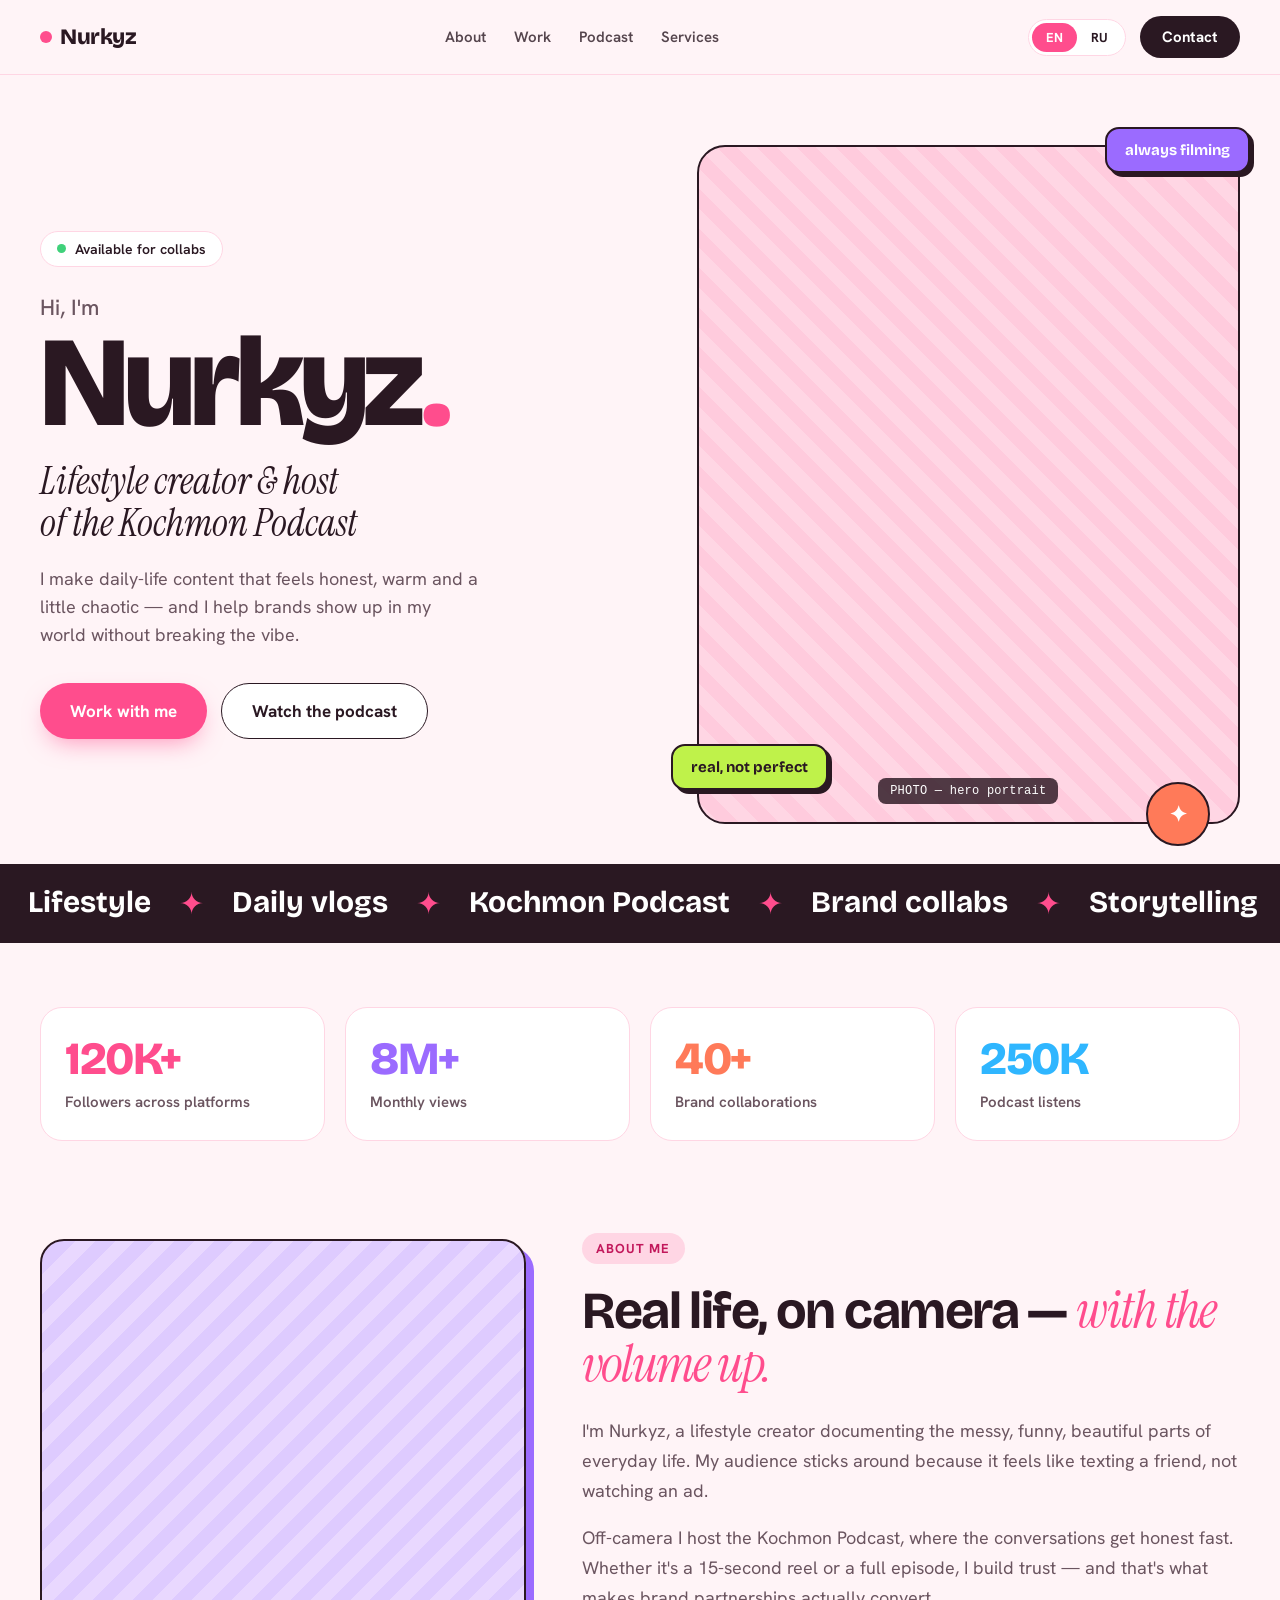
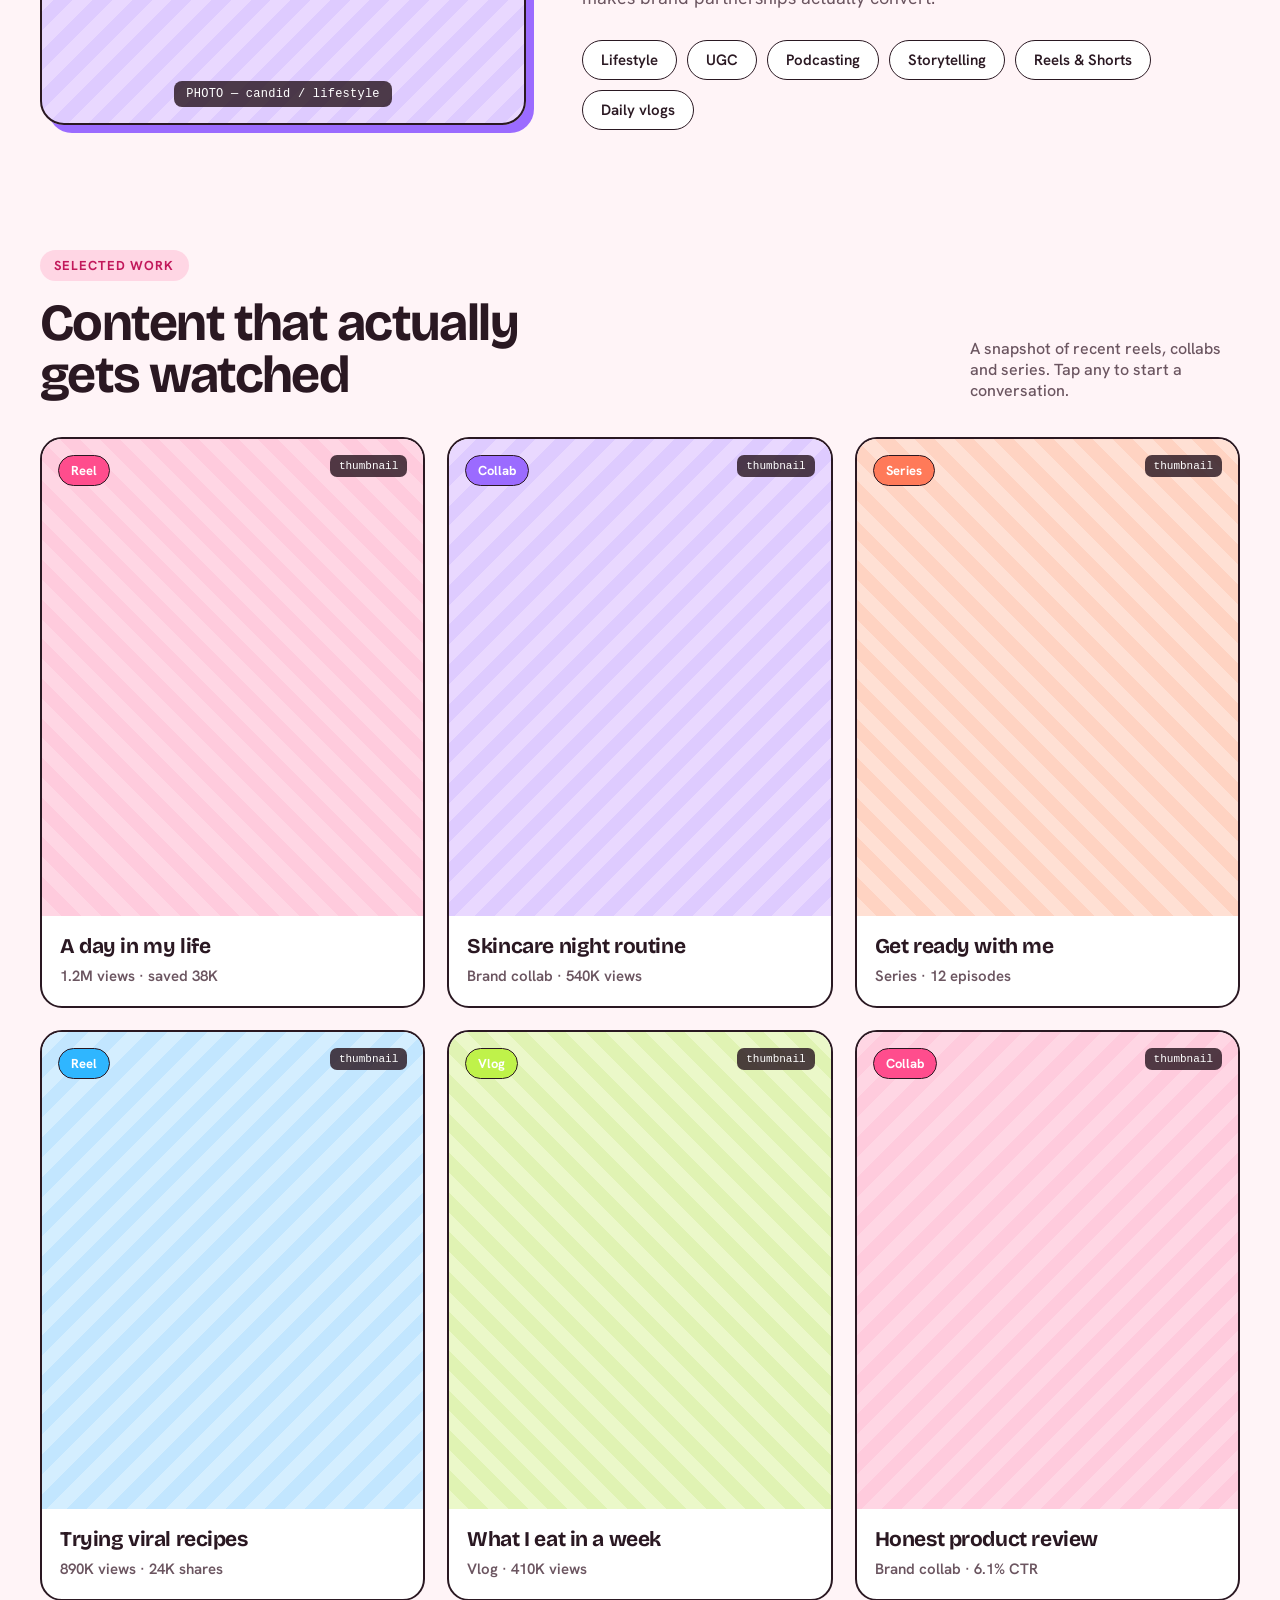
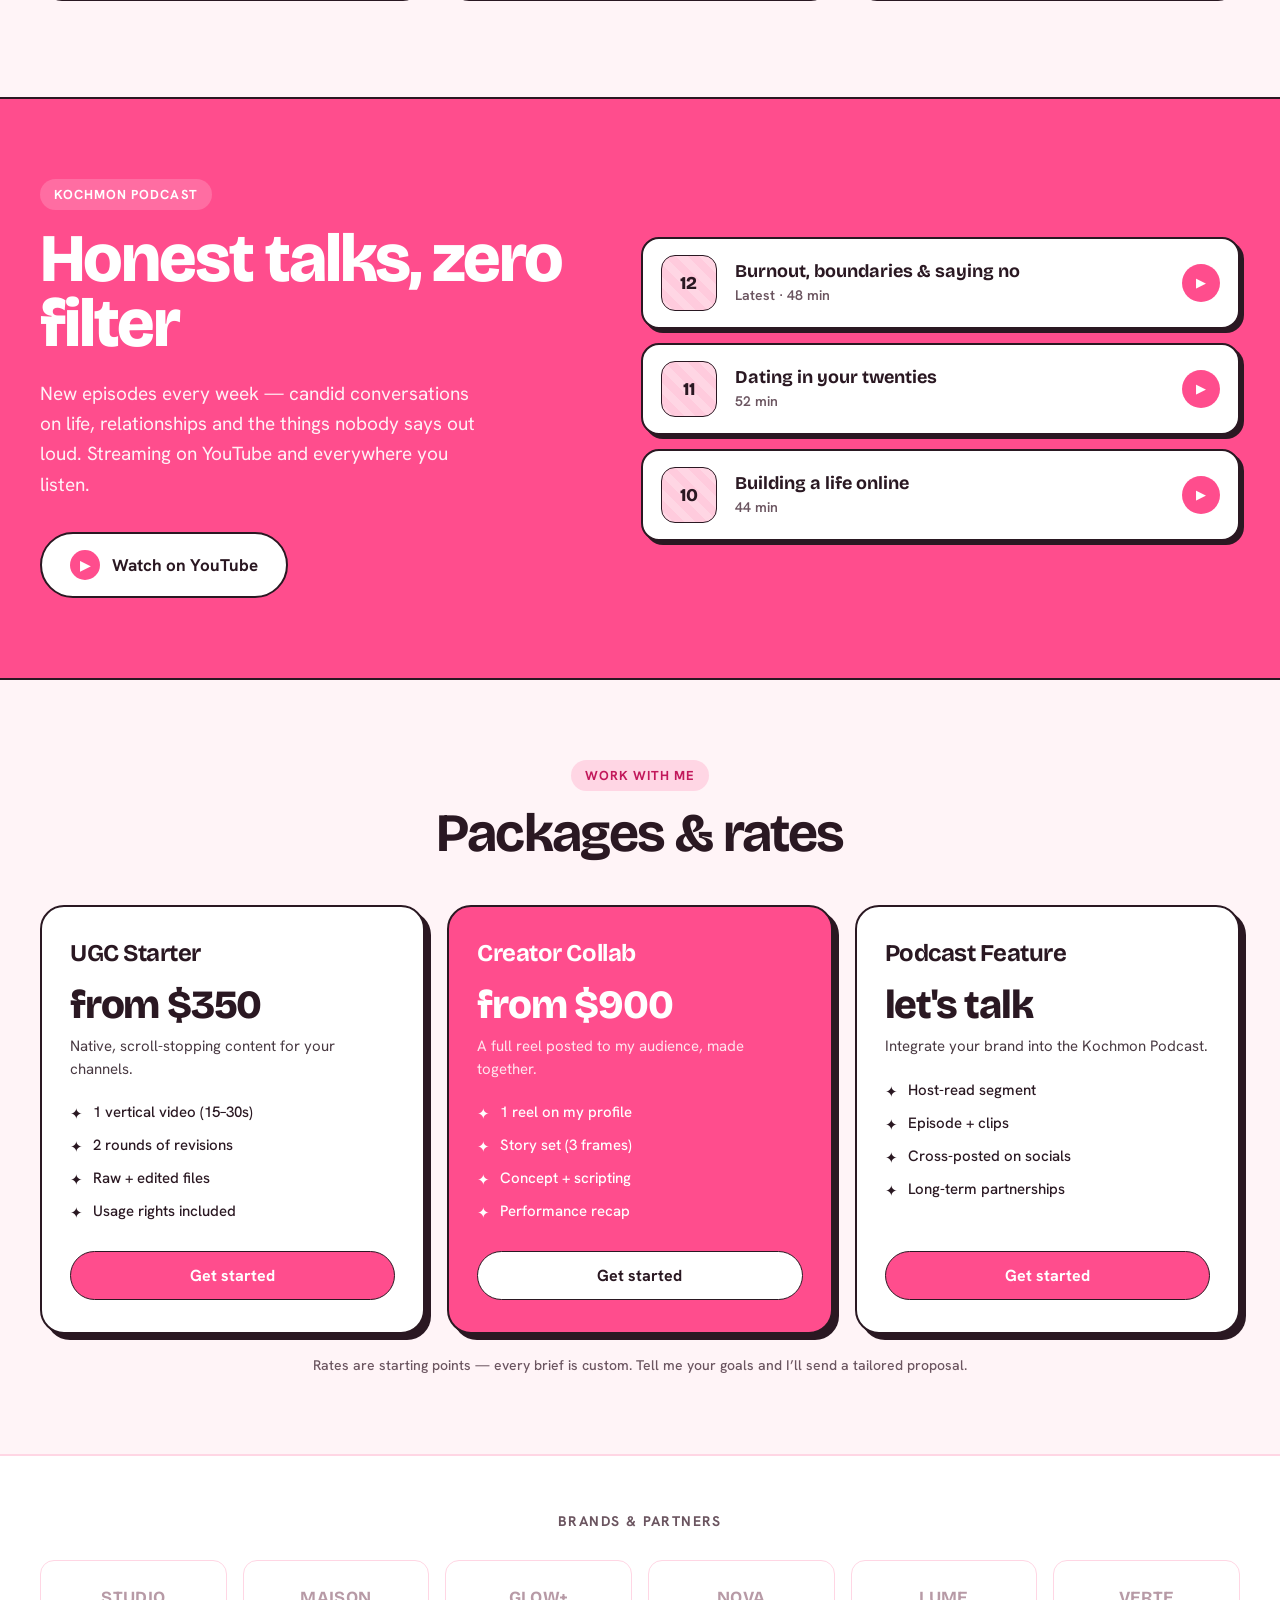
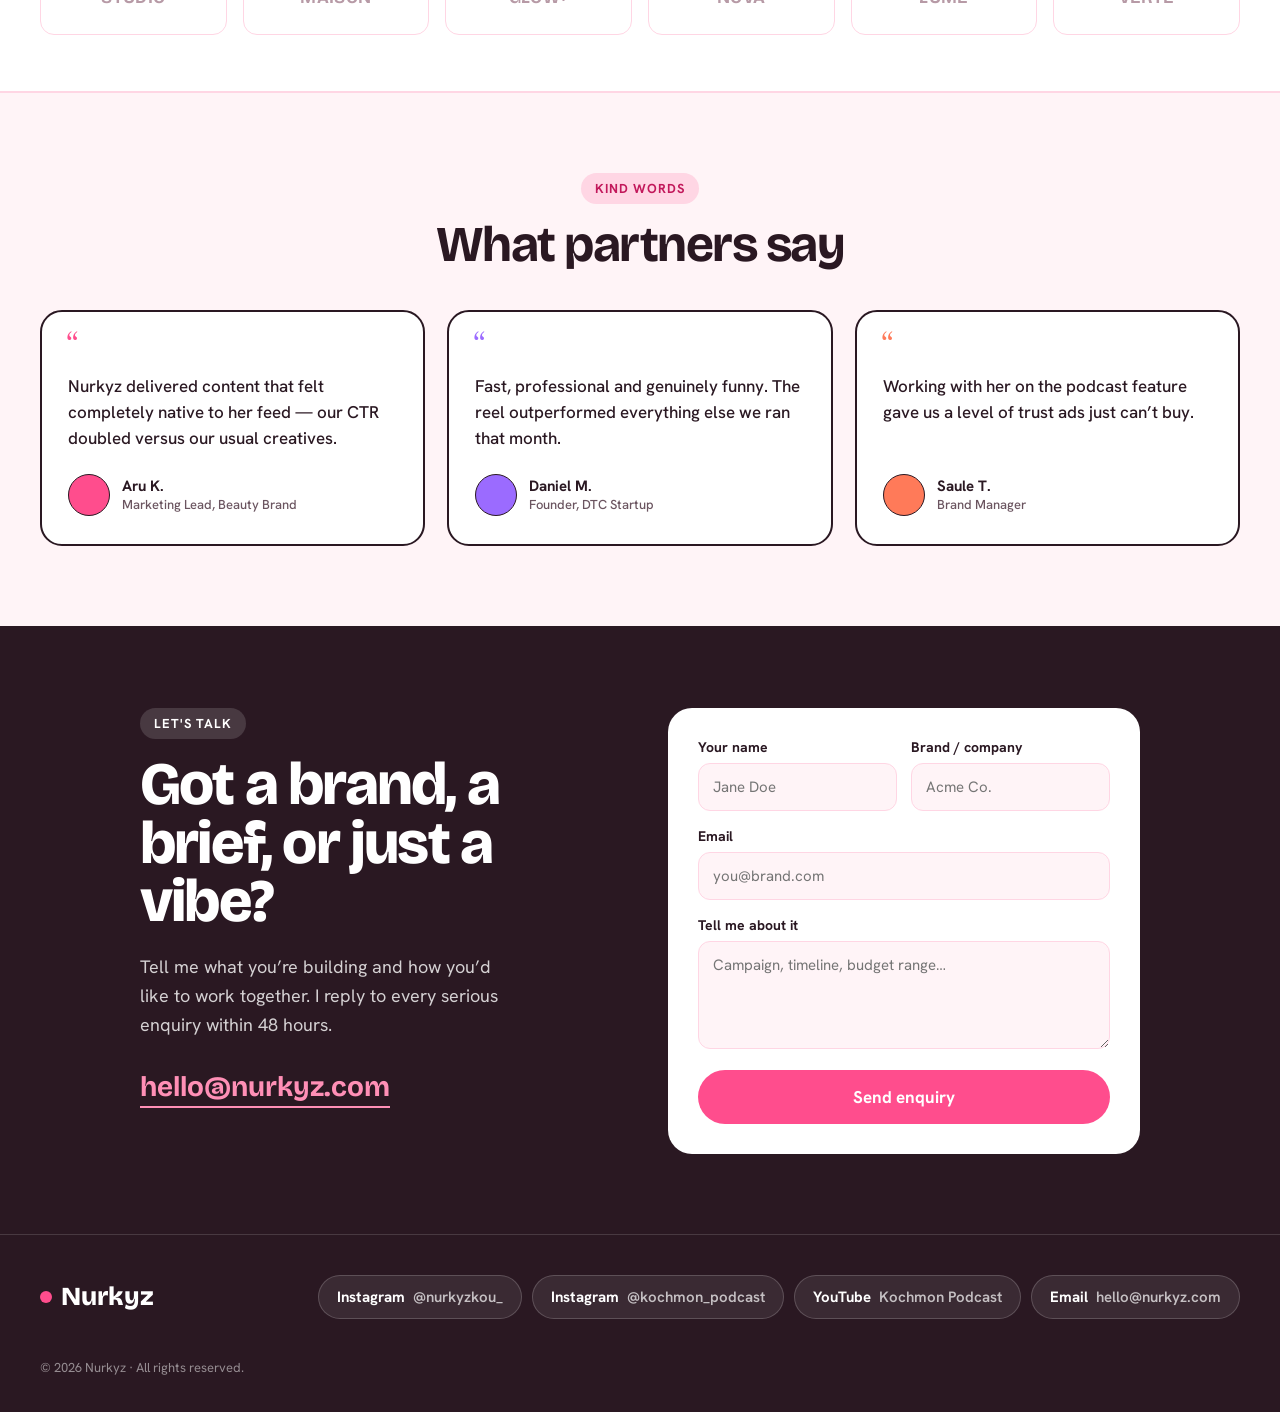
==== index.html @ 74443d7c "Add Nurkyz portfolio static site Bilingual (EN/RU) one-page portfolio for Nurkyz, lifestyle creator " ====
<!DOCTYPE html>
<html lang="en">
<head>
  <meta charset="utf-8">
  <meta name="viewport" content="width=device-width, initial-scale=1">
  <title>Nurkyz — Lifestyle Creator & Host of the Kochmon Podcast</title>
  <meta name="description" content="Portfolio of Nurkyz — lifestyle creator and host of the Kochmon Podcast. Brand collabs, UGC, reels and podcast features.">
  <link rel="preconnect" href="https://fonts.googleapis.com">
  <link rel="preconnect" href="https://fonts.gstatic.com" crossorigin>
  <link href="https://fonts.googleapis.com/css2?family=Bricolage+Grotesque:opsz,wght@12..96,600;12..96,700;12..96,800&family=Hanken+Grotesk:wght@400;500;600;700&family=Instrument+Serif:ital@0;1&display=swap" rel="stylesheet">
  <link rel="stylesheet" href="styles.css">
</head>
<body>
  <div class="page">

    <!-- NAV -->
    <nav class="nav">
      <a href="#top" class="brand">
        <span class="brand-dot"></span>
        Nurkyz
      </a>
      <div class="nav-links">
        <a href="#about" data-i18n="nav.about">About</a>
        <a href="#work" data-i18n="nav.work">Work</a>
        <a href="#podcast" data-i18n="nav.podcast">Podcast</a>
        <a href="#services" data-i18n="nav.services">Services</a>
      </div>
      <div class="nav-right">
        <div class="lang-toggle" role="group" aria-label="Language">
          <button type="button" class="lang-btn" data-lang="en">EN</button>
          <button type="button" class="lang-btn" data-lang="ru">RU</button>
        </div>
        <a href="#contact" class="nav-cta" data-i18n="nav.contact">Contact</a>
      </div>
    </nav>

    <!-- HERO -->
    <header id="top" class="hero">
      <div class="hero-copy">
        <div class="badge">
          <span class="badge-dot"></span>
          <span data-i18n="heroBadge">Available for collabs</span>
        </div>
        <p class="hero-pre" data-i18n="heroPre">Hi, I'm</p>
        <h1 class="hero-name"><span data-i18n="heroName">Nurkyz</span><span class="dot">.</span></h1>
        <p class="hero-role" data-i18n="heroRole">Lifestyle creator &amp; host of the Kochmon Podcast</p>
        <p class="hero-desc" data-i18n="heroDesc">I make daily-life content that feels honest, warm and a little chaotic — and I help brands show up in my world without breaking the vibe.</p>
        <div class="hero-actions">
          <a href="#contact" class="btn btn-primary" data-i18n="ctaPrimary">Work with me</a>
          <a href="#podcast" class="btn btn-outline" data-i18n="ctaSecondary">Watch the podcast</a>
        </div>
      </div>

      <div class="hero-media">
        <div class="photo-frame photo-pink">
          <span class="photo-tag">PHOTO — hero portrait</span>
        </div>
        <div class="sticker sticker-a" data-i18n="stickerA">always filming</div>
        <div class="sticker sticker-b" data-i18n="stickerB">real, not perfect</div>
        <div class="spinner"><span>✦</span></div>
      </div>
    </header>

    <!-- MARQUEE -->
    <div class="marquee">
      <div class="marquee-track">
        <span class="marquee-group" data-marquee></span>
        <span class="marquee-group" data-marquee aria-hidden="true"></span>
      </div>
    </div>

    <!-- STATS -->
    <section id="stats" class="stats" hidden>
      <div class="stats-grid" data-stats></div>
    </section>

    <!-- ABOUT -->
    <section id="about" class="about">
      <div class="about-media">
        <div class="photo-frame photo-purple">
          <span class="photo-tag">PHOTO — candid / lifestyle</span>
        </div>
      </div>
      <div class="about-copy">
        <span class="kicker" data-i18n="aboutKicker">About me</span>
        <h2 class="section-title"><span data-i18n="aboutTitle">Real life, on camera —</span> <span class="accent-serif" data-i18n="aboutTitleAccent">with the volume up.</span></h2>
        <p class="body-text" data-i18n="aboutP1"></p>
        <p class="body-text" data-i18n="aboutP2"></p>
        <div class="tag-row" data-about-tags></div>
      </div>
    </section>

    <!-- WORK -->
    <section id="work" class="work">
      <div class="work-head">
        <div>
          <span class="kicker" data-i18n="workKicker">Selected work</span>
          <h2 class="section-title work-title" data-i18n="workTitle">Content that actually gets watched</h2>
        </div>
        <p class="work-note" data-i18n="workNote"></p>
      </div>
      <div class="work-grid" data-work></div>
    </section>

    <!-- PODCAST -->
    <section id="podcast" class="podcast">
      <div class="podcast-inner">
        <div class="podcast-copy">
          <span class="kicker kicker-light" data-i18n="podcastKicker">Kochmon Podcast</span>
          <h2 class="podcast-title" data-i18n="podcastTitle">Honest talks, zero filter</h2>
          <p class="podcast-desc" data-i18n="podcastDesc"></p>
          <a href="https://www.youtube.com/@Kochmon_podcast1" target="_blank" rel="noopener" class="podcast-cta">
            <span class="play-dot">▶</span>
            <span data-i18n="podcastCta">Watch on YouTube</span>
          </a>
        </div>
        <div class="episodes" data-episodes></div>
      </div>
    </section>

    <!-- SERVICES -->
    <section id="services" class="services" hidden>
      <div class="services-head">
        <span class="kicker" data-i18n="servicesKicker">Work with me</span>
        <h2 class="section-title" data-i18n="servicesTitle">Packages &amp; rates</h2>
      </div>
      <div class="services-grid" data-services></div>
      <p class="services-foot" data-i18n="servicesFoot"></p>
    </section>

    <!-- BRANDS -->
    <section class="brands">
      <div class="brands-inner">
        <p class="brands-kicker" data-i18n="brandsKicker">Brands &amp; partners</p>
        <div class="brands-grid" data-brands></div>
      </div>
    </section>

    <!-- TESTIMONIALS -->
    <section class="testimonials">
      <div class="testimonials-head">
        <span class="kicker" data-i18n="testKicker">Kind words</span>
        <h2 class="section-title" data-i18n="testTitle">What partners say</h2>
      </div>
      <div class="testimonials-grid" data-testimonials></div>
    </section>

    <!-- CONTACT -->
    <section id="contact" class="contact">
      <div class="contact-inner">
        <div class="contact-copy">
          <span class="kicker kicker-dark" data-i18n="contactKicker">Let's talk</span>
          <h2 class="contact-title" data-i18n="contactTitle">Got a brand, a brief, or just a vibe?</h2>
          <p class="contact-desc" data-i18n="contactDesc"></p>
          <a href="mailto:hello@nurkyz.com" class="contact-email">hello@nurkyz.com</a>
        </div>

        <div class="contact-form-wrap" data-form-wrap>
          <!-- form / success state injected here -->
        </div>
      </div>

      <!-- FOOTER / LINK HUB -->
      <footer class="footer">
        <div class="footer-top">
          <div class="footer-brand">
            <span class="brand-dot"></span>Nurkyz
          </div>
          <div class="footer-socials" data-socials></div>
        </div>
        <div class="footer-rights">© <span data-year></span> Nurkyz · <span data-i18n="footRights">All rights reserved.</span></div>
      </footer>
    </section>

  </div>
  <script src="app.js"></script>
</body>
</html>
---- styles.css ----
/* ===== Reset & base ===== */
* { margin: 0; padding: 0; box-sizing: border-box; }

body {
  font-family: 'Hanken Grotesk', sans-serif;
  -webkit-font-smoothing: antialiased;
  background: #FFF4F7;
  color: #2A1822;
}

a { text-decoration: none; color: inherit; }

::selection { background: #FF4D8D; color: #fff; }

.page { background: #FFF4F7; color: #2A1822; overflow-x: hidden; min-height: 100vh; }

[hidden] { display: none !important; }

/* ===== Animations ===== */
@keyframes nk-marquee { from { transform: translateX(0); } to { transform: translateX(-50%); } }
@keyframes nk-float { 0%,100% { transform: translateY(0) rotate(var(--r,0deg)); } 50% { transform: translateY(-12px) rotate(var(--r,0deg)); } }
@keyframes nk-blink { 0%,100% { opacity: 1; } 50% { opacity: .25; } }
@keyframes nk-spin { from { transform: rotate(0); } to { transform: rotate(360deg); } }

/* ===== Shared ===== */
.kicker {
  display: inline-block;
  background: #FFD6E4;
  color: #C2185B;
  font-weight: 700;
  font-size: 13px;
  letter-spacing: 0.08em;
  text-transform: uppercase;
  padding: 7px 14px;
  border-radius: 999px;
  margin-bottom: 16px;
}
.kicker-light { background: rgba(255,255,255,0.18); color: #fff; }
.kicker-dark { background: rgba(255,255,255,0.14); color: #fff; }

.section-title {
  font-family: 'Bricolage Grotesque', sans-serif;
  font-weight: 700;
  font-size: clamp(34px, 4.4vw, 52px);
  line-height: 1.02;
  letter-spacing: -0.03em;
}
.accent-serif {
  font-family: 'Instrument Serif', serif;
  font-style: italic;
  font-weight: 400;
  color: #FF4D8D;
}
.body-text { font-size: 18px; line-height: 1.65; color: #6B5560; margin-bottom: 18px; }

.photo-frame {
  position: absolute;
  inset: 0;
  border-radius: 28px;
  overflow: hidden;
  border: 2px solid #2A1822;
  display: flex;
  align-items: flex-end;
  justify-content: center;
  padding: 18px;
}
.photo-pink { background-image: repeating-linear-gradient(45deg, #FFD6E4 0 14px, #FFCBDD 14px 28px); }
.photo-purple {
  border-radius: 24px;
  padding: 16px;
  background-image: repeating-linear-gradient(-45deg, #E9D8FF 0 14px, #DECBFF 14px 28px);
  box-shadow: 8px 8px 0 #9B6BFF;
}
.photo-tag {
  font-family: ui-monospace, monospace;
  font-size: 12px;
  background: rgba(42,24,34,0.82);
  color: #fff;
  padding: 6px 12px;
  border-radius: 8px;
  letter-spacing: 0.02em;
}

/* ===== Buttons ===== */
.btn {
  display: inline-flex;
  align-items: center;
  justify-content: center;
  border-radius: 999px;
  font-weight: 700;
  transition: transform .15s ease, background .15s ease, color .15s ease;
}
.btn-primary {
  background: #FF4D8D;
  color: #fff;
  padding: 16px 30px;
  font-size: 17px;
  box-shadow: 0 10px 24px -8px rgba(255,77,141,0.6);
}
.btn-primary:hover { transform: translateY(-2px); }
.btn-outline {
  background: #fff;
  border: 1.5px solid #2A1822;
  color: #2A1822;
  padding: 16px 30px;
  font-size: 17px;
}
.btn-outline:hover { background: #2A1822; color: #fff; }

/* ===== Nav ===== */
.nav {
  position: sticky;
  top: 0;
  z-index: 50;
  display: flex;
  align-items: center;
  justify-content: space-between;
  gap: 24px;
  padding: 16px 40px;
  background: rgba(255,244,247,0.82);
  backdrop-filter: blur(14px);
  border-bottom: 1.5px solid #FFD6E4;
}
.brand {
  font-family: 'Bricolage Grotesque', sans-serif;
  font-weight: 800;
  font-size: 22px;
  letter-spacing: -0.02em;
  display: flex;
  align-items: center;
  gap: 8px;
}
.brand-dot { width: 12px; height: 12px; border-radius: 50%; background: #FF4D8D; display: inline-block; }
.nav-links { display: flex; align-items: center; gap: 28px; font-weight: 600; font-size: 15px; }
.nav-links a { opacity: .8; transition: opacity .15s ease; }
.nav-links a:hover { opacity: 1; }
.nav-right { display: flex; align-items: center; gap: 14px; }
.lang-toggle {
  display: flex;
  align-items: center;
  background: #fff;
  border: 1.5px solid #FFD6E4;
  border-radius: 999px;
  padding: 3px;
}
.lang-btn {
  border: none;
  border-radius: 999px;
  font: inherit;
  font-weight: 700;
  font-size: 13px;
  padding: 6px 14px;
  cursor: pointer;
  background: transparent;
  color: #2A1822;
  transition: background .15s ease, color .15s ease;
}
.lang-btn.active { background: #FF4D8D; color: #fff; }
.nav-cta {
  background: #2A1822;
  color: #fff;
  padding: 11px 22px;
  border-radius: 999px;
  font-weight: 700;
  font-size: 15px;
  transition: background .15s ease;
}
.nav-cta:hover { background: #FF4D8D; }

/* ===== Hero ===== */
.hero {
  position: relative;
  max-width: 1280px;
  margin: 0 auto;
  padding: 70px 40px 40px;
  display: grid;
  grid-template-columns: 1.05fr 0.95fr;
  gap: 56px;
  align-items: center;
}
.badge {
  display: inline-flex;
  align-items: center;
  gap: 9px;
  background: #fff;
  border: 1.5px solid #FFD6E4;
  border-radius: 999px;
  padding: 8px 16px;
  font-weight: 600;
  font-size: 14px;
  margin-bottom: 26px;
}
.badge-dot { width: 9px; height: 9px; border-radius: 50%; background: #3FD17A; display: inline-block; animation: nk-blink 1.6s infinite; }
.hero-pre { font-size: 22px; font-weight: 500; color: #6B5560; margin-bottom: 6px; }
.hero-name {
  font-family: 'Bricolage Grotesque', sans-serif;
  font-weight: 800;
  font-size: clamp(64px, 10vw, 132px);
  line-height: 0.86;
  letter-spacing: -0.04em;
  margin-bottom: 22px;
}
.hero-name .dot { color: #FF4D8D; }
.hero-role {
  font-family: 'Instrument Serif', serif;
  font-style: italic;
  font-size: clamp(24px, 3.2vw, 38px);
  line-height: 1.12;
  color: #2A1822;
  margin-bottom: 20px;
  max-width: 18ch;
}
.hero-desc { font-size: 18px; line-height: 1.55; color: #6B5560; max-width: 44ch; margin-bottom: 34px; }
.hero-actions { display: flex; gap: 14px; flex-wrap: wrap; }

.hero-media { position: relative; aspect-ratio: 4/5; }
.sticker {
  position: absolute;
  color: #fff;
  font-family: 'Bricolage Grotesque', sans-serif;
  font-weight: 700;
  font-size: 15px;
  padding: 12px 18px;
  border-radius: 14px;
  border: 2px solid #2A1822;
  box-shadow: 4px 4px 0 #2A1822;
}
.sticker-a { top: -18px; right: -10px; background: #9B6BFF; --r: 8deg; animation: nk-float 5s ease-in-out infinite; }
.sticker-b { bottom: 34px; left: -26px; background: #BFF24A; color: #2A1822; --r: -6deg; animation: nk-float 6s ease-in-out infinite; }
.spinner {
  position: absolute;
  bottom: -22px;
  right: 30px;
  width: 64px;
  height: 64px;
  border-radius: 50%;
  background: #FF7A59;
  border: 2px solid #2A1822;
  display: flex;
  align-items: center;
  justify-content: center;
  animation: nk-spin 9s linear infinite;
}
.spinner span { color: #fff; font-weight: 800; font-size: 22px; }

/* ===== Marquee ===== */
.marquee {
  background: #2A1822;
  color: #fff;
  padding: 18px 0;
  overflow: hidden;
  white-space: nowrap;
  border-top: 2px solid #2A1822;
  border-bottom: 2px solid #2A1822;
}
.marquee-track { display: inline-flex; gap: 0; animation: nk-marquee 26s linear infinite; will-change: transform; }
.marquee-group { display: inline-flex; gap: 0; }
.marquee-word { font-family: 'Bricolage Grotesque', sans-serif; font-weight: 700; font-size: 30px; padding: 0 28px; }
.marquee-star { color: #FF4D8D; font-size: 30px; align-self: center; }

/* ===== Stats ===== */
.stats { max-width: 1280px; margin: 0 auto; padding: 64px 40px 28px; }
.stats-grid { display: grid; grid-template-columns: repeat(4, 1fr); gap: 20px; }
.stat-card { background: #fff; border: 1.5px solid #FFD6E4; border-radius: 22px; padding: 28px 24px; }
.stat-num {
  font-family: 'Bricolage Grotesque', sans-serif;
  font-weight: 800;
  font-size: 46px;
  line-height: 1;
  letter-spacing: -0.03em;
}
.stat-label { margin-top: 10px; font-weight: 600; color: #6B5560; font-size: 15px; }

/* ===== About ===== */
.about {
  max-width: 1280px;
  margin: 0 auto;
  padding: 64px 40px;
  display: grid;
  grid-template-columns: 0.85fr 1.15fr;
  gap: 56px;
  align-items: center;
}
.about-media { position: relative; aspect-ratio: 1/1; }
.about-copy .section-title { margin-bottom: 24px; }
.about-copy .kicker { margin-bottom: 20px; }
.about-copy .body-text:nth-of-type(2) { margin-bottom: 28px; }
.tag-row { display: flex; flex-wrap: wrap; gap: 10px; }
.tag { background: #fff; border: 1.5px solid #2A1822; border-radius: 999px; padding: 9px 18px; font-weight: 600; font-size: 15px; }

/* ===== Work ===== */
.work { max-width: 1280px; margin: 0 auto; padding: 56px 40px; }
.work-head {
  display: flex;
  align-items: flex-end;
  justify-content: space-between;
  gap: 24px;
  margin-bottom: 36px;
  flex-wrap: wrap;
}
.work-title { font-size: clamp(34px, 4.4vw, 52px); line-height: 1.0; max-width: 16ch; }
.work-note { color: #6B5560; font-size: 16px; max-width: 30ch; font-weight: 500; }
.work-grid { display: grid; grid-template-columns: repeat(3, 1fr); gap: 22px; }
.work-card {
  display: block;
  border-radius: 22px;
  overflow: hidden;
  border: 2px solid #2A1822;
  background: #fff;
  transition: transform .15s ease;
}
.work-card:hover { transform: translateY(-4px); }
.work-thumb {
  aspect-ratio: 4/5;
  position: relative;
  display: flex;
  align-items: flex-start;
  justify-content: space-between;
  padding: 16px;
}
.work-cat { color: #fff; font-weight: 700; font-size: 13px; padding: 6px 12px; border-radius: 999px; border: 1.5px solid #2A1822; }
.work-ph { font-family: ui-monospace, monospace; font-size: 11px; background: rgba(42,24,34,0.82); color: #fff; padding: 5px 9px; border-radius: 7px; }
.work-body { padding: 18px 18px 20px; }
.work-name { font-family: 'Bricolage Grotesque', sans-serif; font-weight: 700; font-size: 21px; line-height: 1.15; letter-spacing: -0.02em; }
.work-metric { margin-top: 8px; color: #6B5560; font-weight: 600; font-size: 15px; }

/* ===== Podcast ===== */
.podcast {
  background: #FF4D8D;
  color: #fff;
  margin-top: 40px;
  border-top: 2px solid #2A1822;
  border-bottom: 2px solid #2A1822;
}
.podcast-inner {
  max-width: 1280px;
  margin: 0 auto;
  padding: 80px 40px;
  display: grid;
  grid-template-columns: 1fr 1.1fr;
  gap: 56px;
  align-items: center;
}
.podcast-title {
  font-family: 'Bricolage Grotesque', sans-serif;
  font-weight: 800;
  font-size: clamp(40px, 5.5vw, 68px);
  line-height: 0.96;
  letter-spacing: -0.03em;
  margin-bottom: 22px;
}
.podcast-desc { font-size: 19px; line-height: 1.6; color: rgba(255,255,255,0.92); margin-bottom: 32px; max-width: 40ch; }
.podcast-cta {
  display: inline-flex;
  align-items: center;
  gap: 12px;
  background: #fff;
  color: #2A1822;
  padding: 16px 28px;
  border-radius: 999px;
  font-weight: 700;
  font-size: 17px;
  border: 2px solid #2A1822;
  transition: transform .15s ease;
}
.podcast-cta:hover { transform: translateY(-2px); }
.play-dot {
  width: 30px;
  height: 30px;
  border-radius: 50%;
  background: #FF4D8D;
  color: #fff;
  display: inline-flex;
  align-items: center;
  justify-content: center;
  font-size: 13px;
}
.episodes { display: flex; flex-direction: column; gap: 14px; }
.episode {
  display: flex;
  align-items: center;
  gap: 18px;
  background: #fff;
  color: #2A1822;
  border: 2px solid #2A1822;
  border-radius: 18px;
  padding: 16px 18px;
  box-shadow: 4px 4px 0 #2A1822;
}
.episode-num {
  flex: none;
  width: 56px;
  height: 56px;
  border-radius: 14px;
  background-image: repeating-linear-gradient(45deg, #FFD6E4 0 8px, #FFCBDD 8px 16px);
  border: 1.5px solid #2A1822;
  display: flex;
  align-items: center;
  justify-content: center;
  font-family: 'Bricolage Grotesque', sans-serif;
  font-weight: 800;
  font-size: 18px;
}
.episode-info { flex: 1; min-width: 0; }
.episode-title { font-family: 'Bricolage Grotesque', sans-serif; font-weight: 700; font-size: 18px; line-height: 1.2; }
.episode-meta { margin-top: 4px; color: #6B5560; font-weight: 600; font-size: 14px; }
.episode-play {
  flex: none;
  width: 38px;
  height: 38px;
  border-radius: 50%;
  background: #FF4D8D;
  color: #fff;
  display: inline-flex;
  align-items: center;
  justify-content: center;
  font-size: 13px;
}

/* ===== Services ===== */
.services { max-width: 1280px; margin: 0 auto; padding: 80px 40px; }
.services-head { text-align: center; margin-bottom: 44px; }
.services-head .section-title { font-size: clamp(34px, 4.4vw, 54px); line-height: 1.0; }
.services-grid { display: grid; grid-template-columns: repeat(3, 1fr); gap: 22px; }
.service-card {
  border: 2px solid #2A1822;
  border-radius: 24px;
  padding: 32px 28px;
  display: flex;
  flex-direction: column;
  box-shadow: 6px 6px 0 #2A1822;
}
.service-name { font-family: 'Bricolage Grotesque', sans-serif; font-weight: 700; font-size: 24px; letter-spacing: -0.02em; }
.service-price { margin: 14px 0 6px; font-family: 'Bricolage Grotesque', sans-serif; font-weight: 800; font-size: 40px; letter-spacing: -0.03em; }
.service-desc { font-size: 15px; line-height: 1.5; opacity: 0.85; margin-bottom: 22px; }
.service-features { display: flex; flex-direction: column; gap: 11px; margin-bottom: 28px; }
.service-feature { display: flex; align-items: flex-start; gap: 10px; font-size: 15px; font-weight: 500; }
.service-feature .star { flex: none; margin-top: 2px; }
.service-btn {
  margin-top: auto;
  text-align: center;
  border: 1.5px solid #2A1822;
  padding: 13px 20px;
  border-radius: 999px;
  font-weight: 700;
  font-size: 16px;
}
.services-foot { text-align: center; margin-top: 22px; color: #6B5560; font-size: 14px; font-weight: 500; }

/* ===== Brands ===== */
.brands { background: #fff; border-top: 2px solid #FFD6E4; border-bottom: 2px solid #FFD6E4; }
.brands-inner { max-width: 1280px; margin: 0 auto; padding: 56px 40px; }
.brands-kicker {
  text-align: center;
  color: #6B5560;
  font-weight: 700;
  font-size: 14px;
  letter-spacing: 0.1em;
  text-transform: uppercase;
  margin-bottom: 30px;
}
.brands-grid { display: grid; grid-template-columns: repeat(6, 1fr); gap: 16px; }
.brand-logo {
  aspect-ratio: 5/2;
  border: 1.5px solid #FFD6E4;
  border-radius: 14px;
  display: flex;
  align-items: center;
  justify-content: center;
  font-family: 'Bricolage Grotesque', sans-serif;
  font-weight: 700;
  font-size: 17px;
  color: #B79AA6;
  letter-spacing: 0.02em;
}

/* ===== Testimonials ===== */
.testimonials { max-width: 1280px; margin: 0 auto; padding: 80px 40px; }
.testimonials-head { text-align: center; margin-bottom: 40px; }
.testimonials-head .section-title { font-size: clamp(32px, 4.2vw, 50px); line-height: 1.0; }
.testimonials-grid { display: grid; grid-template-columns: repeat(3, 1fr); gap: 22px; }
.testimonial {
  background: #fff;
  border: 2px solid #2A1822;
  border-radius: 22px;
  padding: 28px 26px;
  display: flex;
  flex-direction: column;
}
.testimonial-quote-mark { font-size: 38px; line-height: 0.5; font-family: 'Instrument Serif', serif; }
.testimonial-quote { font-size: 17px; line-height: 1.55; margin: 14px 0 22px; font-weight: 500; }
.testimonial-author { display: flex; align-items: center; gap: 12px; margin-top: auto; }
.testimonial-avatar { width: 42px; height: 42px; border-radius: 50%; border: 1.5px solid #2A1822; flex: none; }
.testimonial-name { font-weight: 700; font-size: 15px; }
.testimonial-role { color: #6B5560; font-size: 13px; font-weight: 500; }

/* ===== Contact ===== */
.contact { background: #2A1822; color: #fff; border-top: 2px solid #2A1822; }
.contact-inner {
  max-width: 1080px;
  margin: 0 auto;
  padding: 80px 40px;
  display: grid;
  grid-template-columns: 1fr 1fr;
  gap: 56px;
  align-items: start;
}
.contact-title {
  font-family: 'Bricolage Grotesque', sans-serif;
  font-weight: 800;
  font-size: clamp(36px, 5vw, 60px);
  line-height: 0.98;
  letter-spacing: -0.03em;
  margin-bottom: 22px;
}
.contact-desc { font-size: 18px; line-height: 1.6; color: rgba(255,255,255,0.8); margin-bottom: 30px; max-width: 36ch; }
.contact-email {
  font-family: 'Bricolage Grotesque', sans-serif;
  font-weight: 700;
  font-size: clamp(20px, 2.6vw, 28px);
  color: #FF8FB6;
  border-bottom: 2px solid #FF8FB6;
  padding-bottom: 2px;
}

.contact-form {
  background: #fff;
  color: #2A1822;
  border-radius: 24px;
  padding: 30px;
  display: flex;
  flex-direction: column;
  gap: 16px;
}
.form-row { display: grid; grid-template-columns: 1fr 1fr; gap: 14px; }
.field label { display: block; font-weight: 700; font-size: 14px; margin-bottom: 7px; }
.field input, .field textarea {
  width: 100%;
  border: 1.5px solid #FFD6E4;
  border-radius: 12px;
  padding: 13px 14px;
  font: inherit;
  font-size: 15px;
  background: #FFF4F7;
}
.field textarea { resize: vertical; }
.form-submit {
  background: #FF4D8D;
  color: #fff;
  border: none;
  padding: 16px;
  border-radius: 999px;
  font: inherit;
  font-weight: 700;
  font-size: 17px;
  cursor: pointer;
  transition: background .15s ease;
}
.form-submit:hover { background: #2A1822; }
.form-submit:disabled { opacity: .7; cursor: default; }
.hp { position: absolute; left: -9999px; width: 1px; height: 1px; opacity: 0; }
.form-error { color: #C2185B; font-size: 14px; font-weight: 600; margin-top: -4px; }

.form-success {
  background: #FF4D8D;
  border-radius: 24px;
  padding: 48px 32px;
  text-align: center;
  border: 2px solid #fff;
}
.form-success .check { font-size: 44px; margin-bottom: 12px; }
.form-success .success-title { font-family: 'Bricolage Grotesque', sans-serif; font-weight: 800; font-size: 28px; margin-bottom: 8px; }
.form-success .success-desc { color: rgba(255,255,255,0.9); font-size: 16px; }

/* ===== Footer ===== */
.footer { border-top: 1.5px solid rgba(255,255,255,0.14); }
.footer-top {
  max-width: 1280px;
  margin: 0 auto;
  padding: 40px;
  display: flex;
  align-items: center;
  justify-content: space-between;
  gap: 24px;
  flex-wrap: wrap;
}
.footer-brand {
  font-family: 'Bricolage Grotesque', sans-serif;
  font-weight: 800;
  font-size: 26px;
  display: flex;
  align-items: center;
  gap: 9px;
}
.footer-socials { display: flex; gap: 10px; flex-wrap: wrap; }
.social-link {
  display: inline-flex;
  align-items: center;
  gap: 8px;
  background: rgba(255,255,255,0.08);
  border: 1.5px solid rgba(255,255,255,0.18);
  border-radius: 999px;
  padding: 11px 18px;
  font-weight: 600;
  font-size: 15px;
  transition: background .15s ease, border-color .15s ease;
}
.social-link:hover { background: #FF4D8D; border-color: #FF4D8D; }
.social-name { font-weight: 700; }
.social-handle { opacity: 0.7; }
.footer-rights { max-width: 1280px; margin: 0 auto; padding: 0 40px 36px; color: rgba(255,255,255,0.5); font-size: 13px; }

/* ===== Responsive ===== */
@media (max-width: 900px) {
  .nav { padding: 14px 20px; flex-wrap: wrap; gap: 14px; }
  .nav-links { display: none; }
  .hero { grid-template-columns: 1fr; padding: 48px 20px 32px; gap: 40px; }
  .hero-media { max-width: 420px; }
  .stats { padding: 40px 20px 20px; }
  .stats-grid { grid-template-columns: repeat(2, 1fr); }
  .about { grid-template-columns: 1fr; padding: 48px 20px; gap: 36px; }
  .about-media { max-width: 420px; }
  .work { padding: 40px 20px; }
  .work-grid { grid-template-columns: repeat(2, 1fr); }
  .podcast-inner { grid-template-columns: 1fr; padding: 56px 20px; gap: 36px; }
  .services { padding: 56px 20px; }
  .services-grid { grid-template-columns: 1fr; }
  .brands-inner { padding: 40px 20px; }
  .brands-grid { grid-template-columns: repeat(3, 1fr); }
  .testimonials { padding: 56px 20px; }
  .testimonials-grid { grid-template-columns: 1fr; }
  .contact-inner { grid-template-columns: 1fr; padding: 56px 20px; gap: 36px; }
  .footer-top, .footer-rights { padding-left: 20px; padding-right: 20px; }
}

@media (max-width: 560px) {
  .work-grid { grid-template-columns: 1fr; }
  .brands-grid { grid-template-columns: repeat(2, 1fr); }
  .form-row { grid-template-columns: 1fr; }
  .stats-grid { grid-template-columns: 1fr; }
}
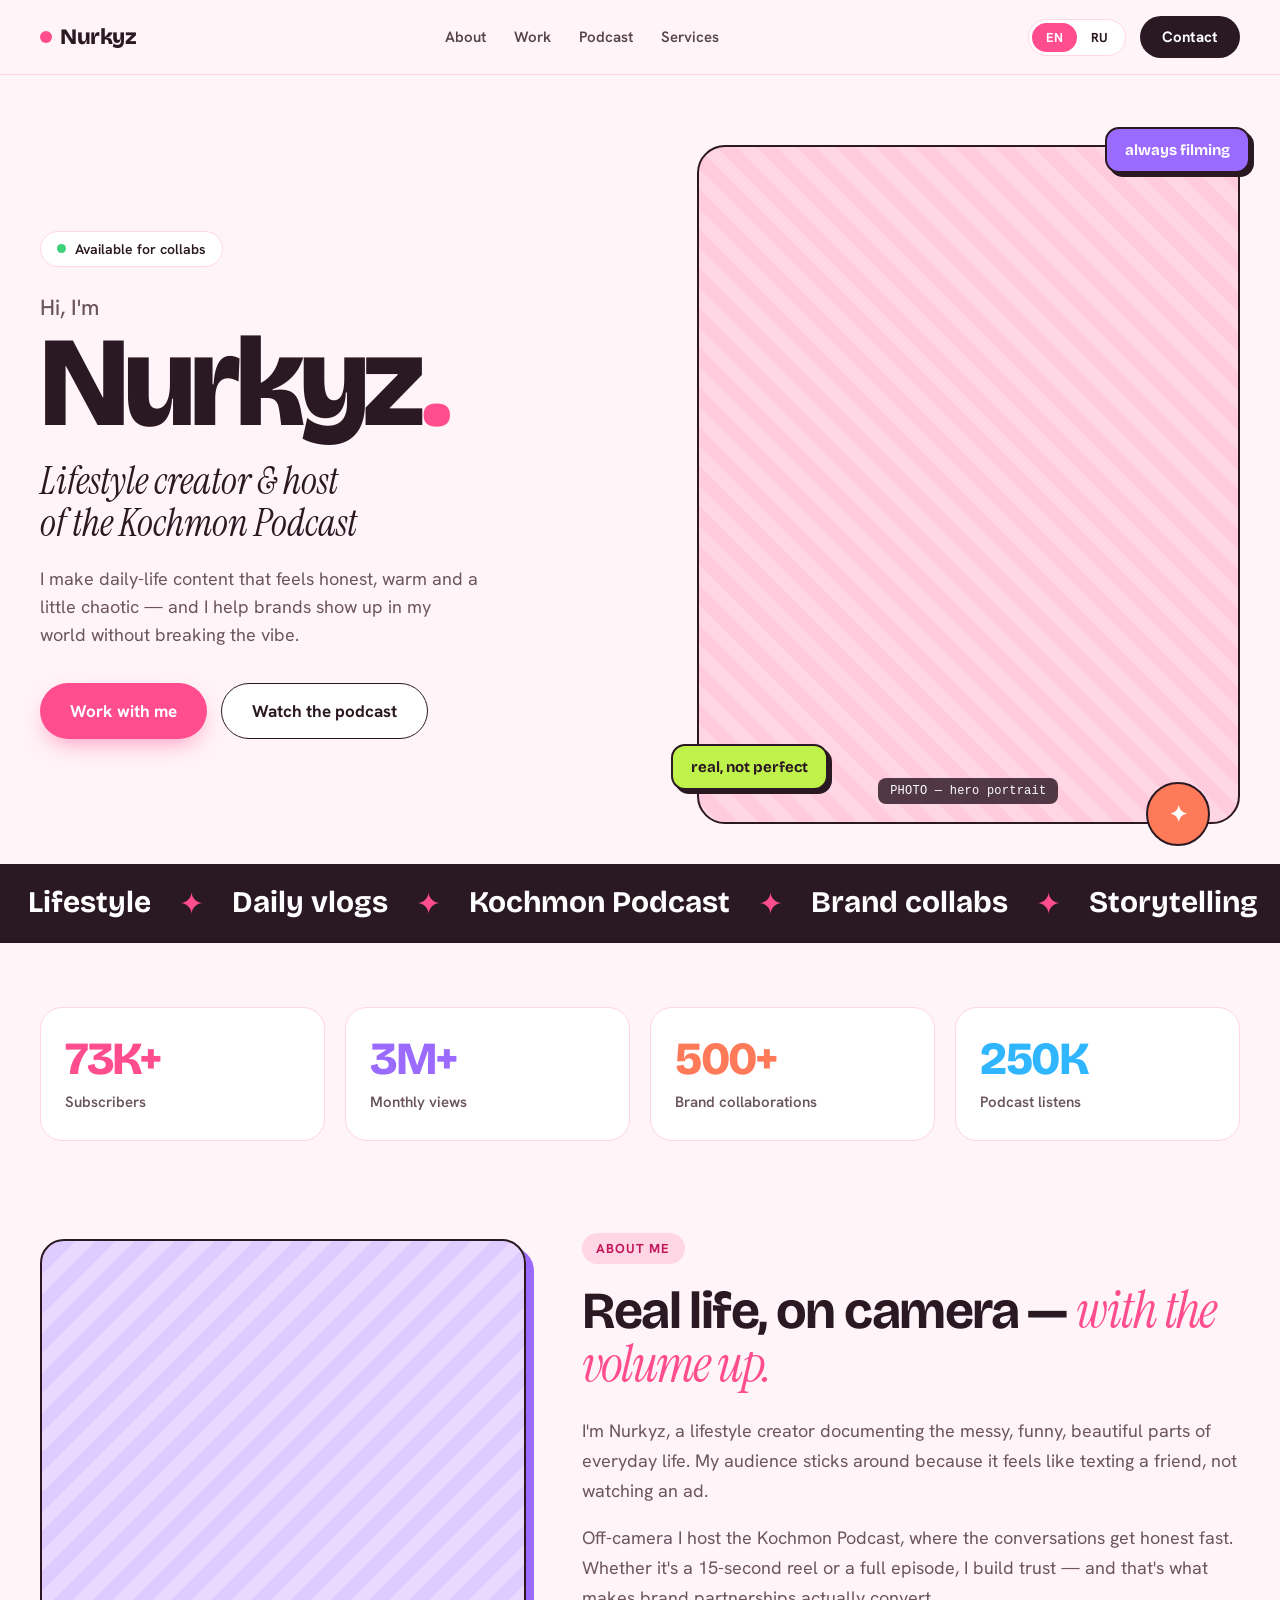
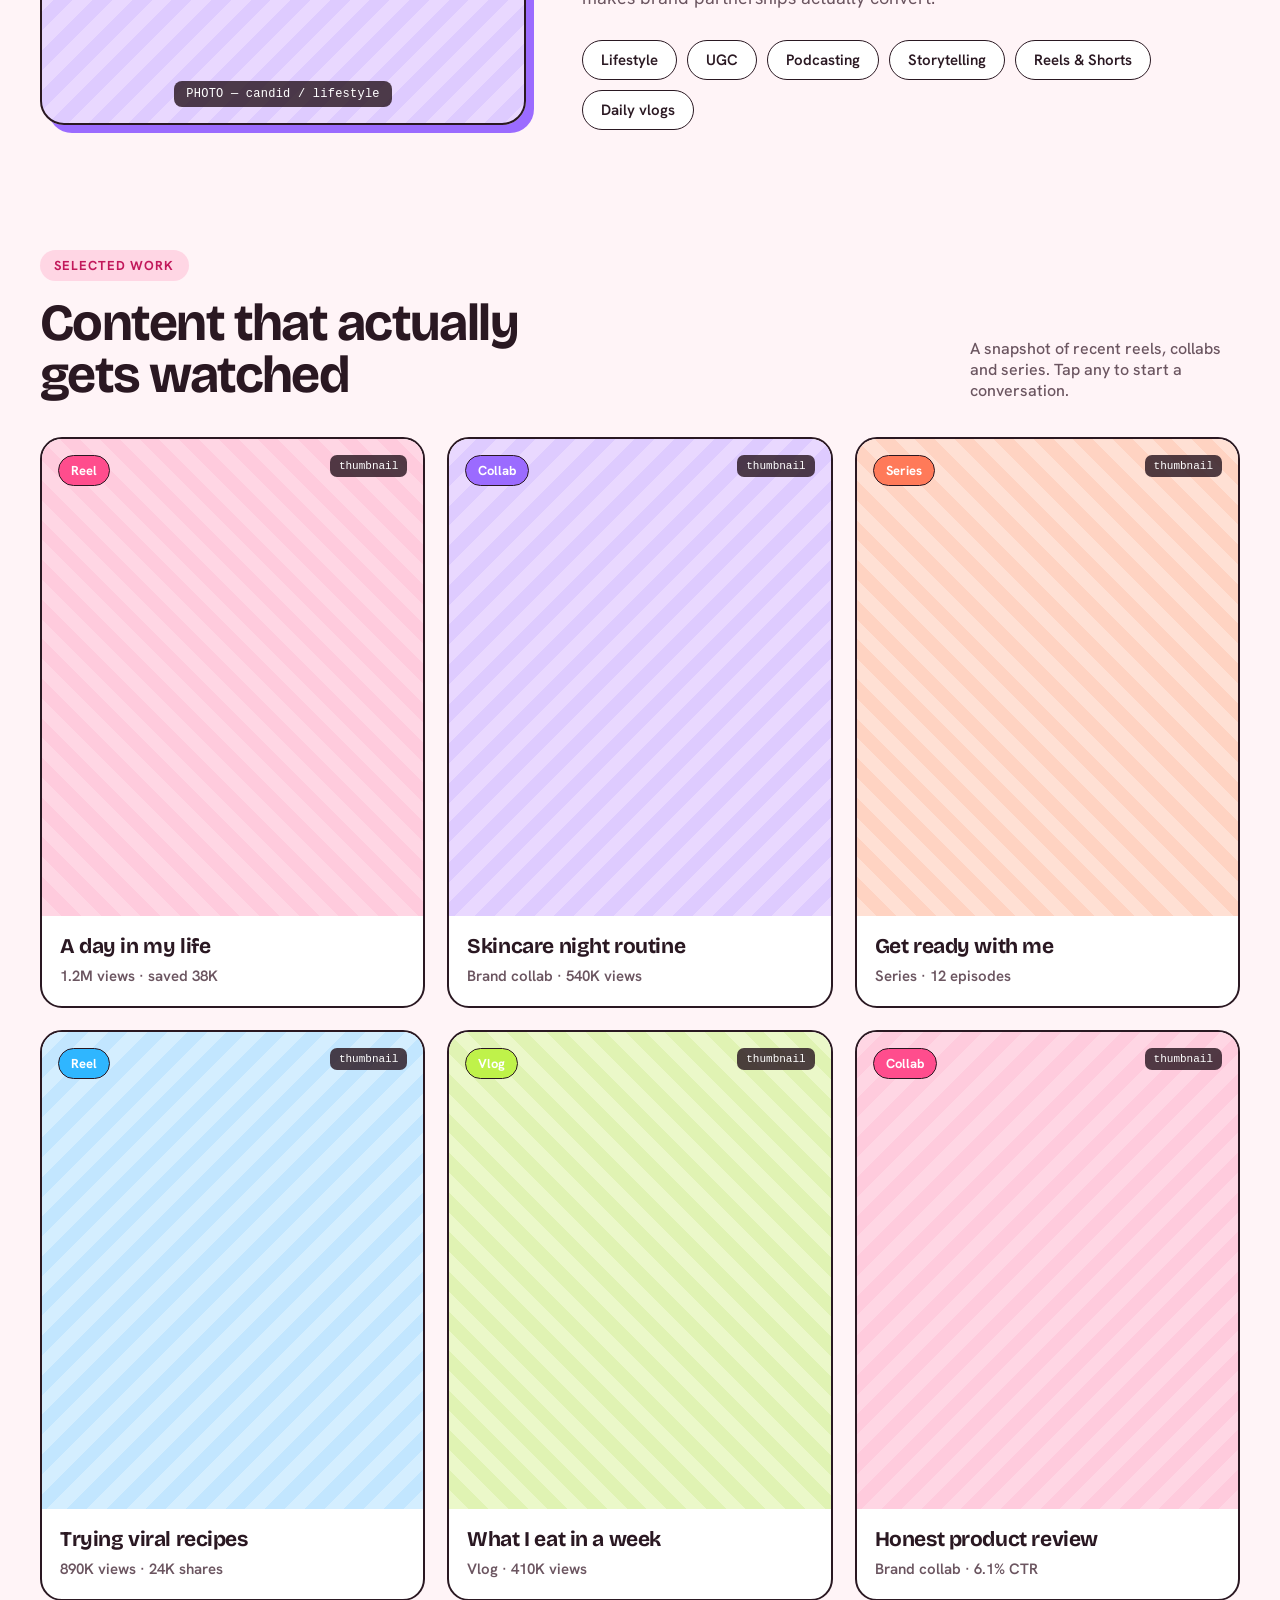
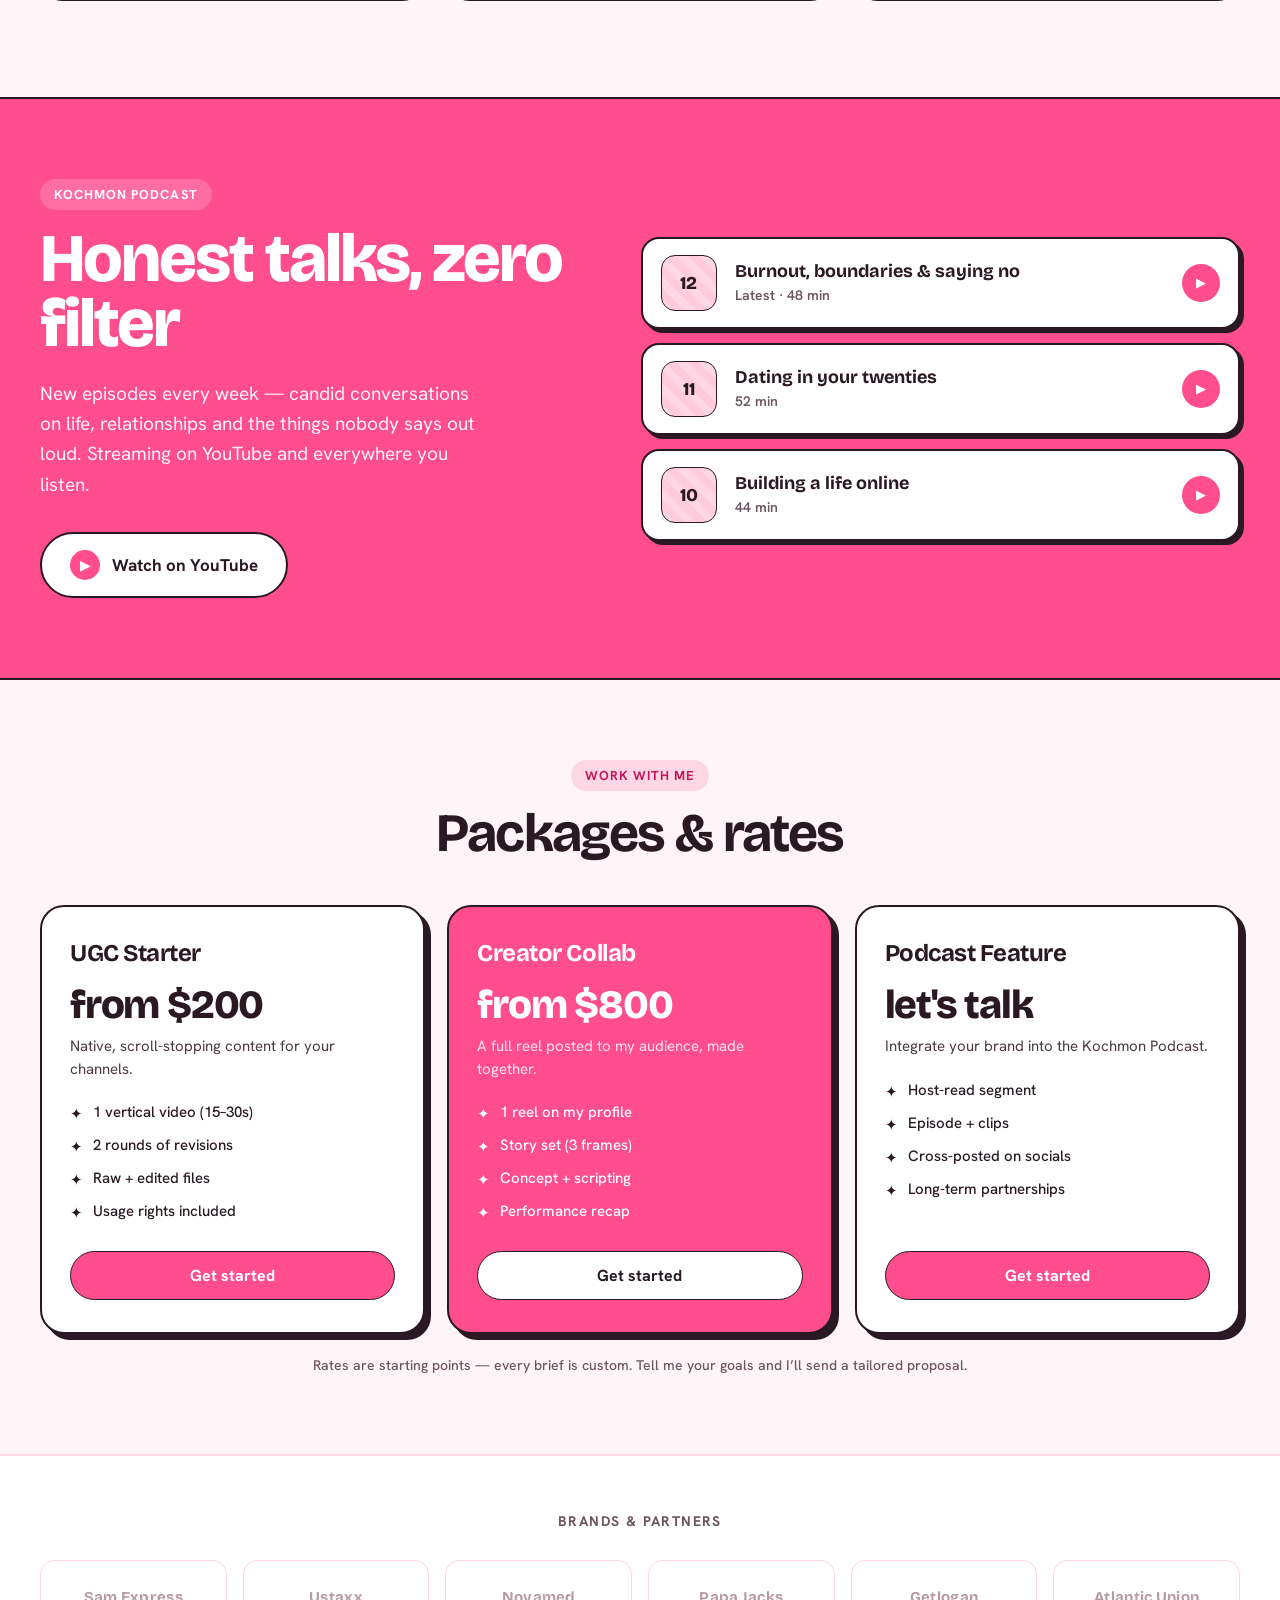
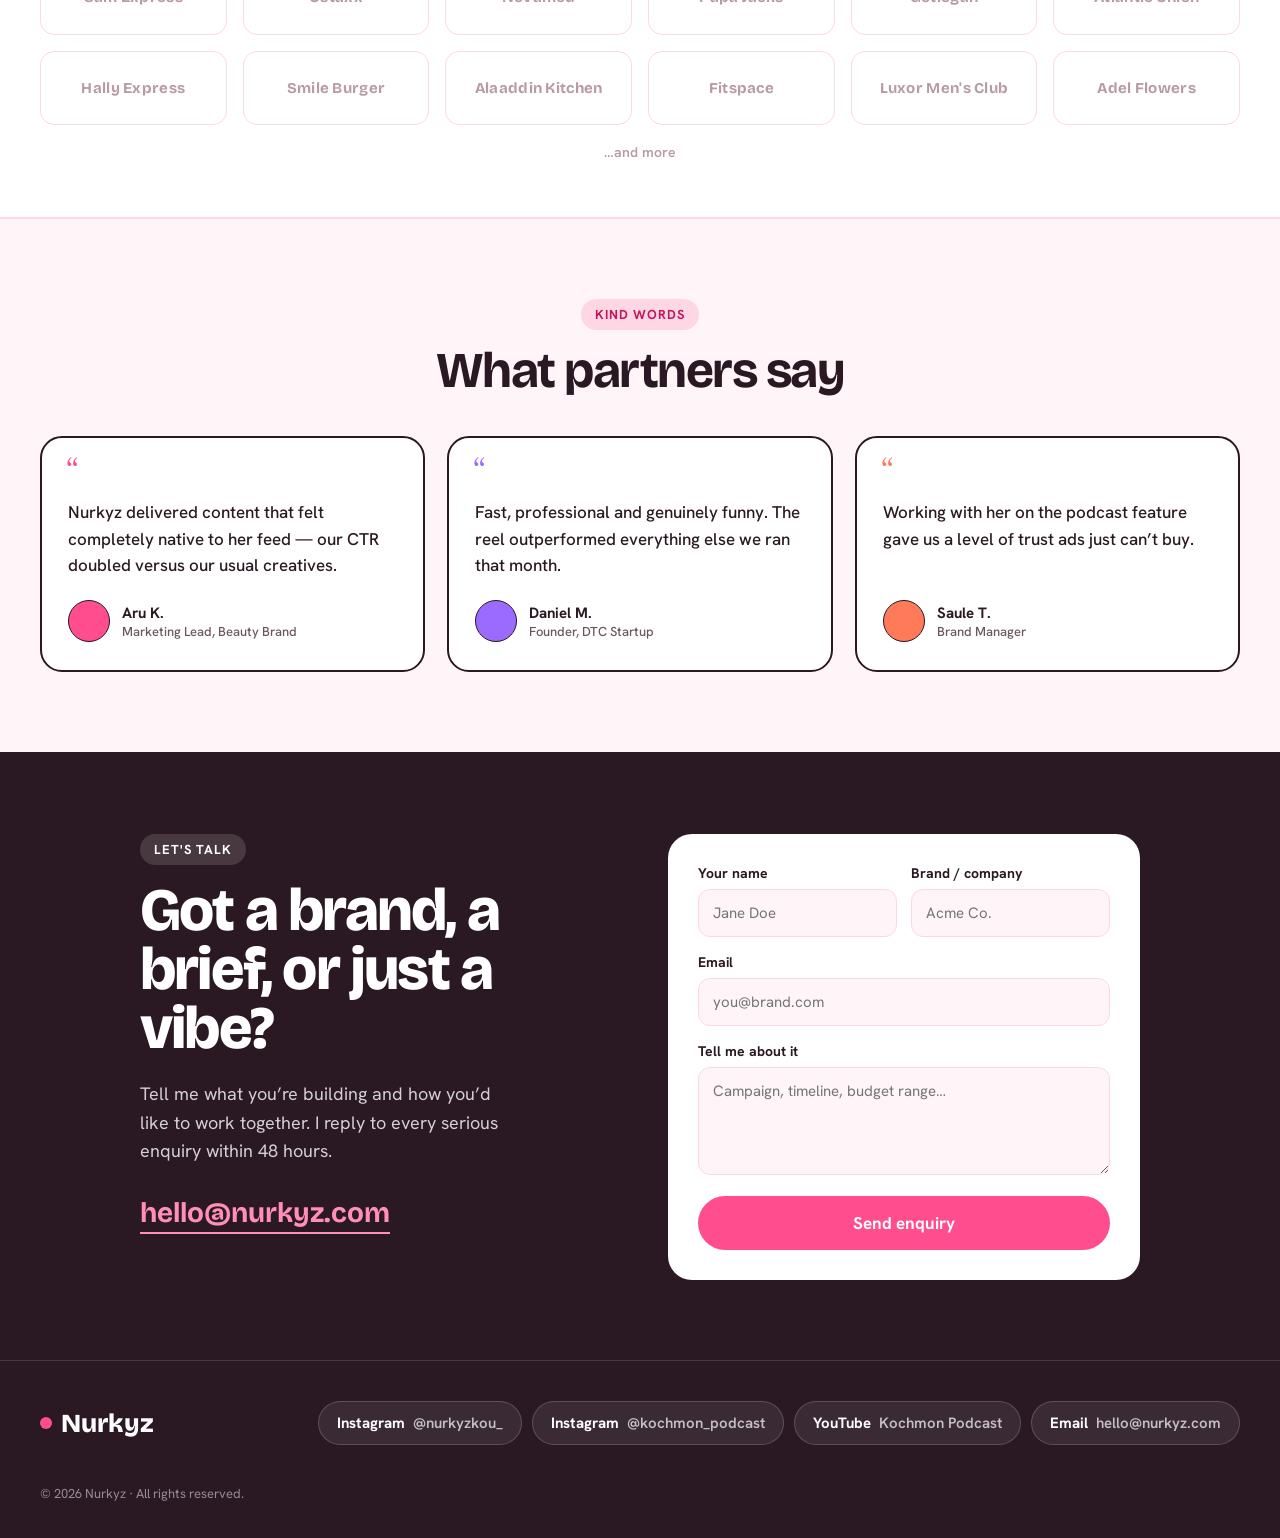
==== commit 34e2c949: "Update stats, rates and brand list with real figures - Stats: 73K+ subscribers, 3M+ monthly views, 5" ====
--- a/index.html
+++ b/index.html
@@ -133,6 +133,7 @@
       <div class="brands-inner">
         <p class="brands-kicker" data-i18n="brandsKicker">Brands &amp; partners</p>
         <div class="brands-grid" data-brands></div>
+        <p class="brands-more" data-i18n="brandsMore">and more</p>
       </div>
     </section>
 
--- a/styles.css
+++ b/styles.css
@@ -469,9 +469,19 @@
   justify-content: center;
   font-family: 'Bricolage Grotesque', sans-serif;
   font-weight: 700;
-  font-size: 17px;
+  font-size: 15px;
   color: #B79AA6;
   letter-spacing: 0.02em;
+  text-align: center;
+  padding: 8px 10px;
+  line-height: 1.2;
+}
+.brands-more {
+  text-align: center;
+  margin-top: 18px;
+  color: #B79AA6;
+  font-weight: 600;
+  font-size: 14px;
 }
 
 /* ===== Testimonials ===== */
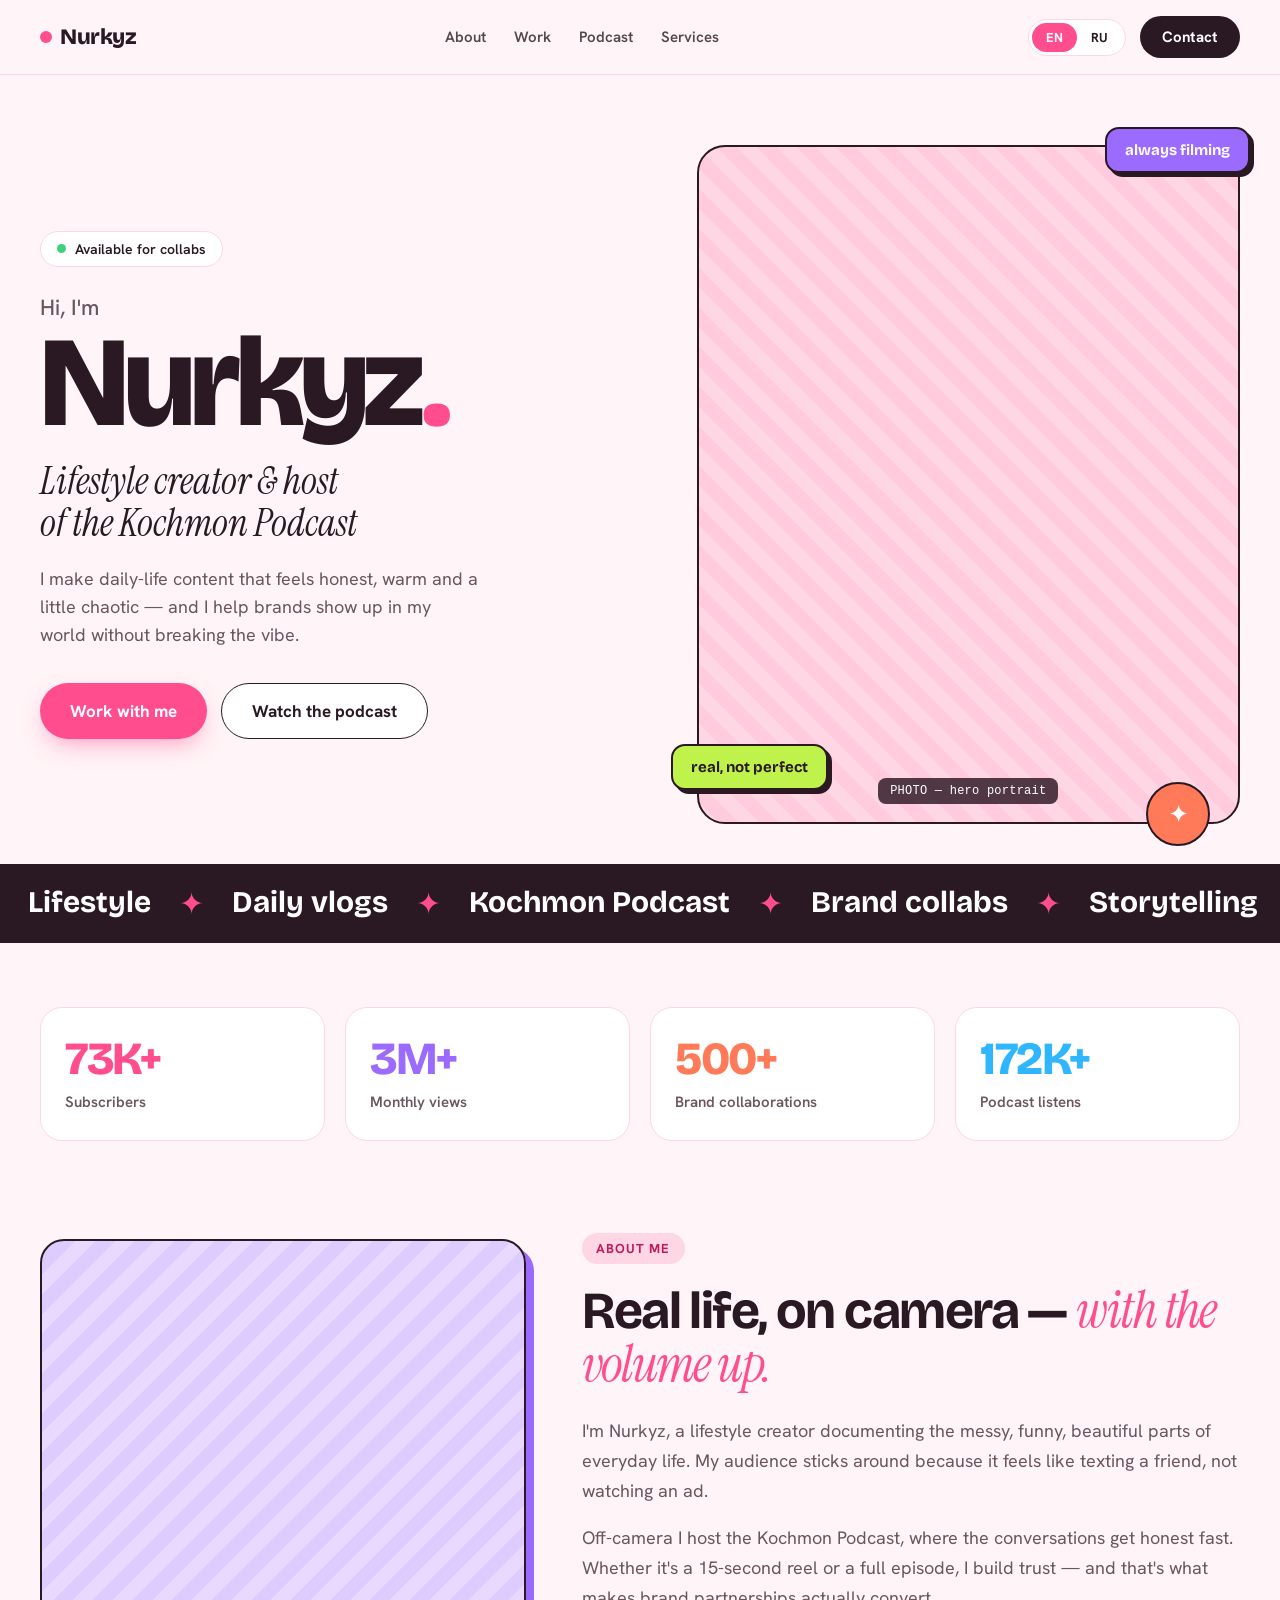
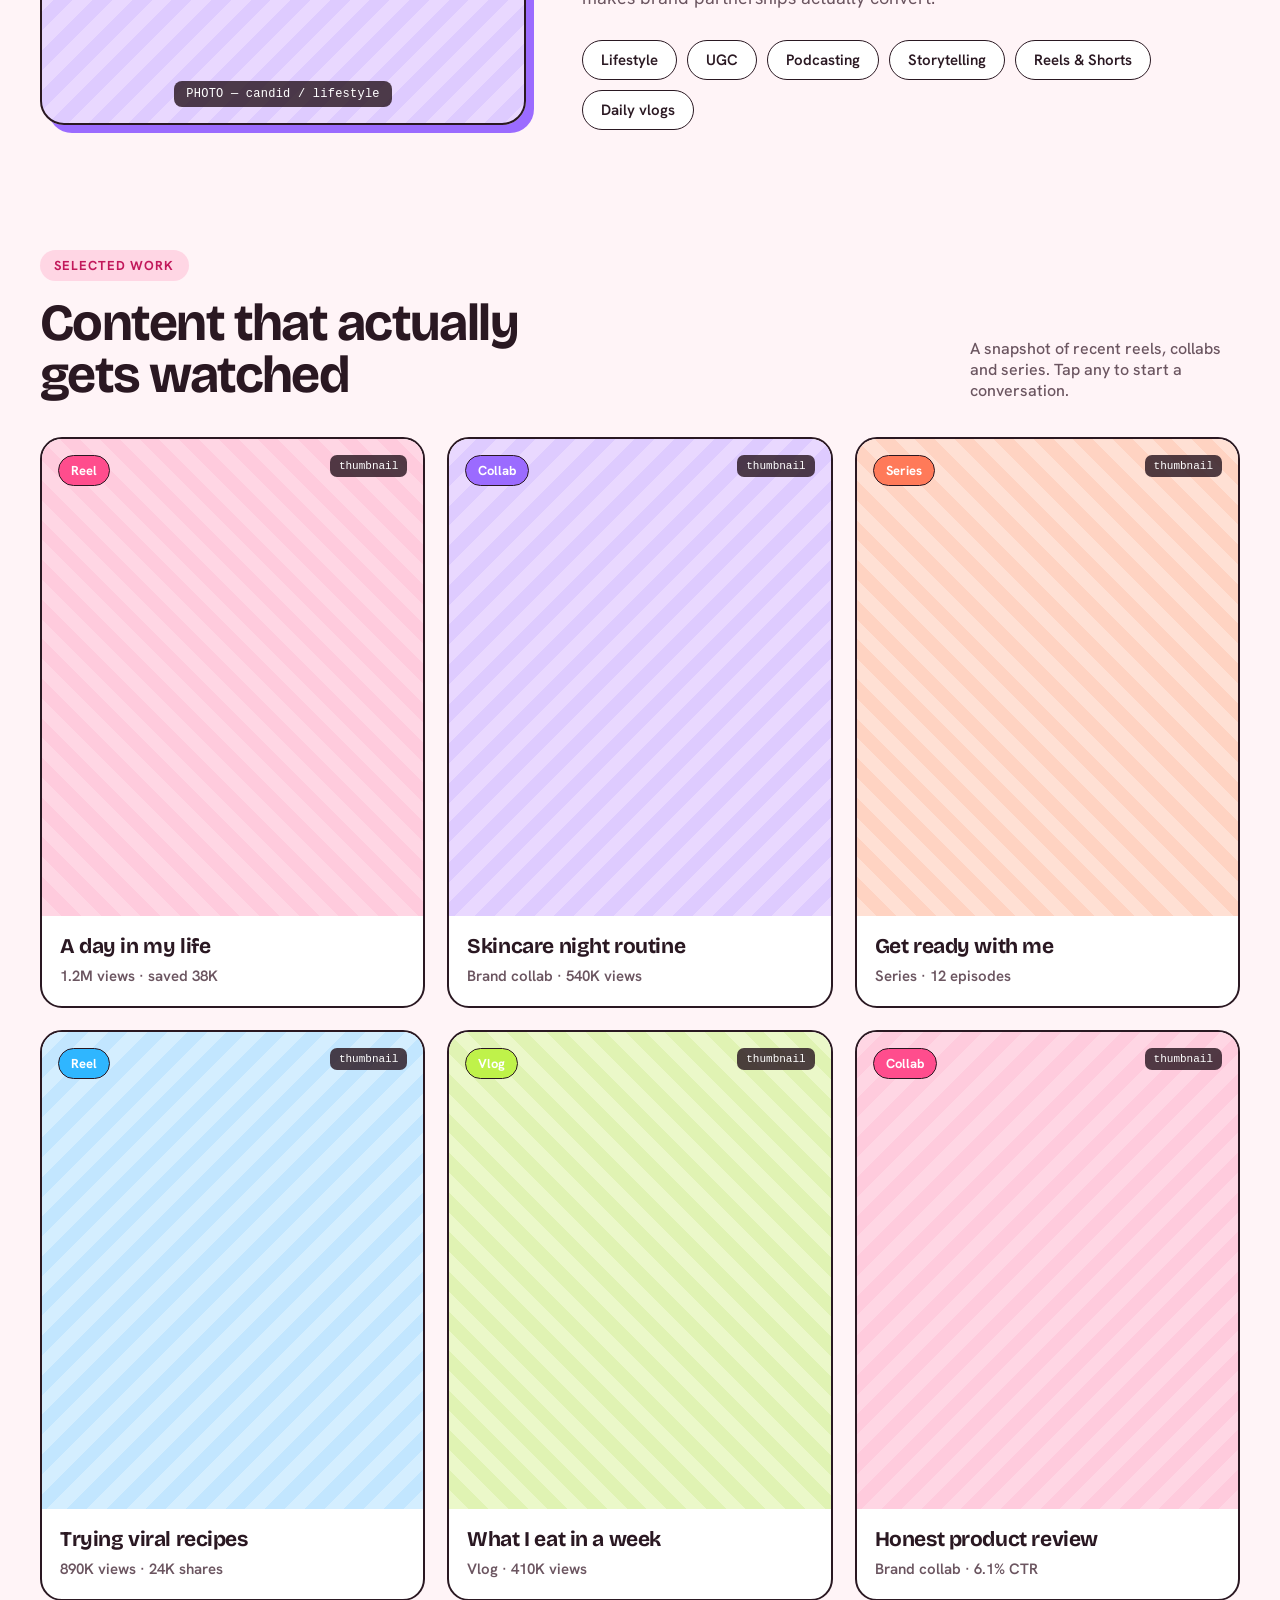
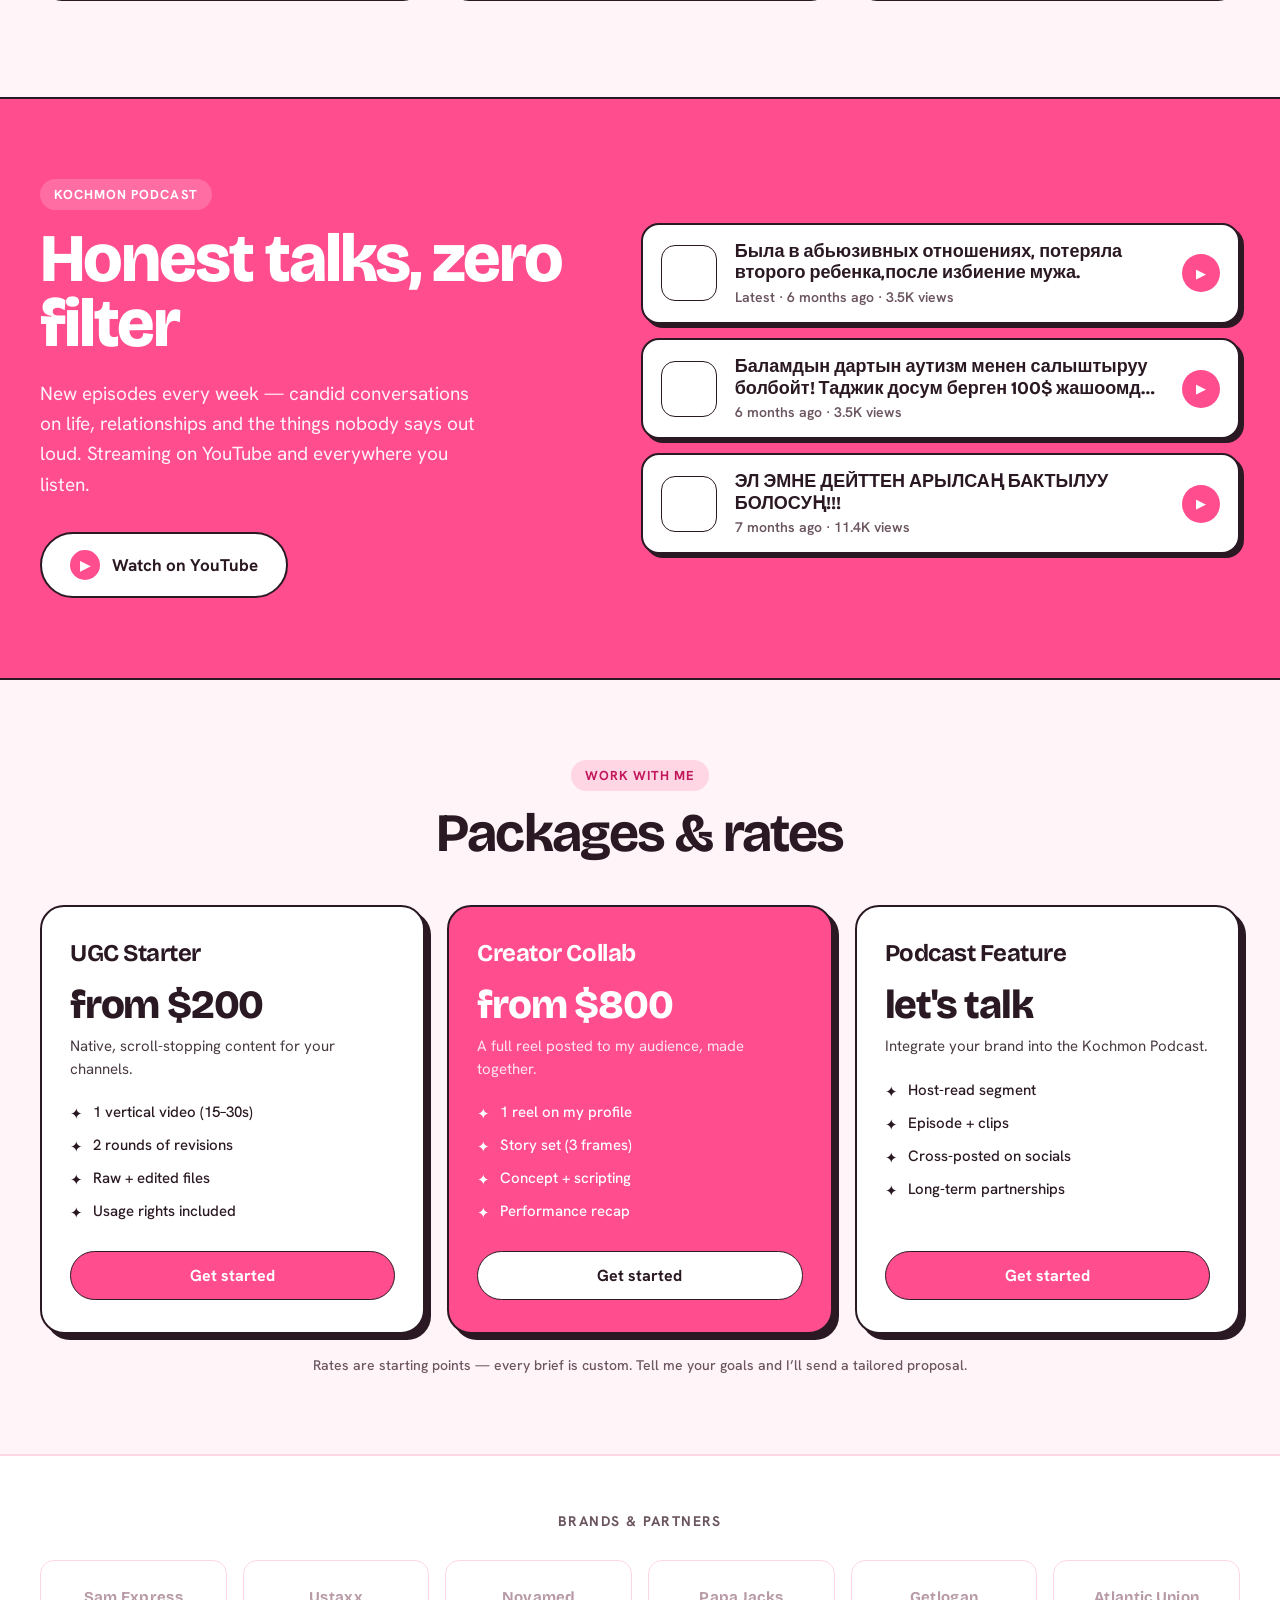
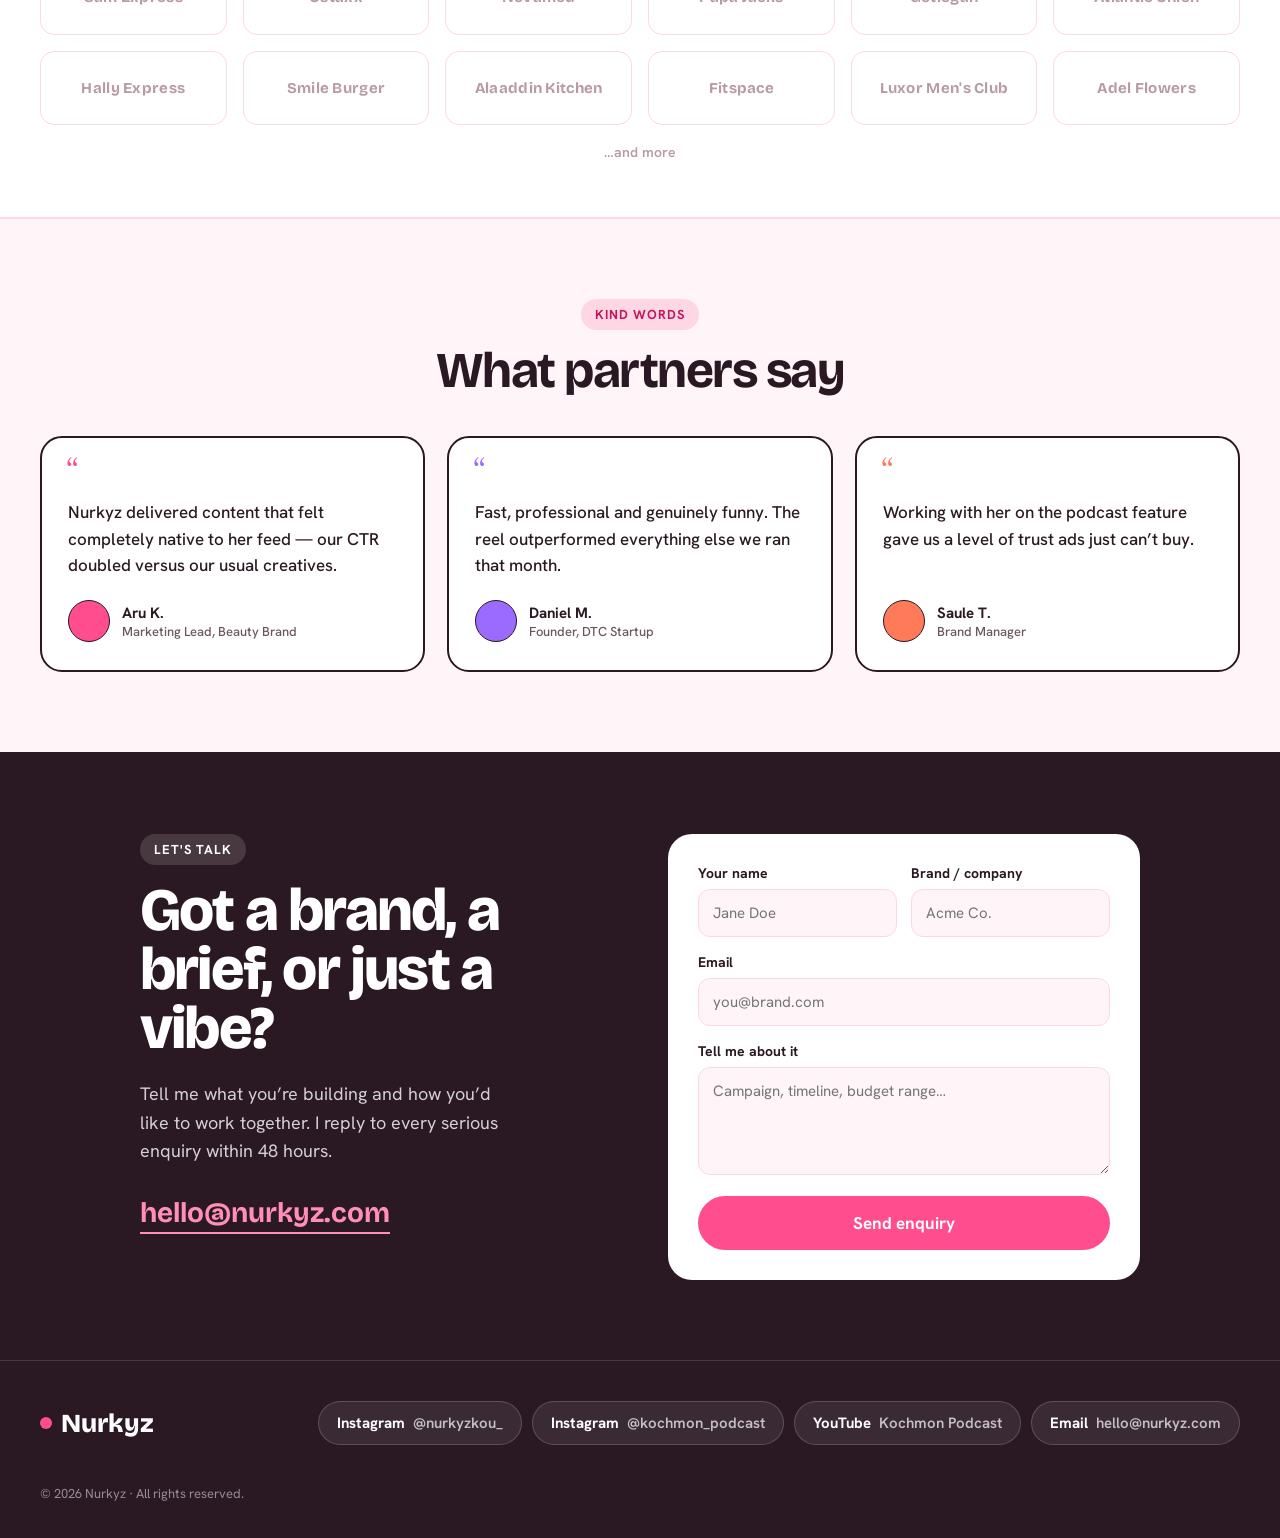
==== commit 0c629deb: "Show a real photo in the About section Render assets/about.jpg inside the existing framed placeholde" ====
--- a/index.html
+++ b/index.html
@@ -78,6 +78,10 @@
     <section id="about" class="about">
       <div class="about-media">
         <div class="photo-frame photo-purple">
+          <!-- Falls back to the striped placeholder if the file is missing. -->
+          <img class="photo-img" src="assets/about.jpg" data-i18n-alt="aboutPhotoAlt"
+               alt="Nurkyz wearing a traditional Kyrgyz headdress and Kochmon Podcast sunglasses"
+               onerror="this.remove()">
           <span class="photo-tag">PHOTO — candid / lifestyle</span>
         </div>
       </div>
--- a/styles.css
+++ b/styles.css
@@ -70,6 +70,15 @@
   padding: 16px;
   background-image: repeating-linear-gradient(-45deg, #E9D8FF 0 14px, #DECBFF 14px 28px);
   box-shadow: 8px 8px 0 #9B6BFF;
+}
+/* Real photo, sized to fill its frame. Sits above the striped placeholder. */
+.photo-img {
+  position: absolute;
+  inset: 0;
+  width: 100%;
+  height: 100%;
+  object-fit: cover;
+  object-position: center 40%;
 }
 .photo-tag {
   font-family: ui-monospace, monospace;
@@ -401,8 +410,21 @@
   font-weight: 800;
   font-size: 18px;
 }
+.episode-thumb { background-size: cover; background-position: center; }
+a.episode { transition: transform .15s ease, box-shadow .15s ease; }
+a.episode:hover { transform: translate(-2px, -2px); box-shadow: 6px 6px 0 #2A1822; }
 .episode-info { flex: 1; min-width: 0; }
-.episode-title { font-family: 'Bricolage Grotesque', sans-serif; font-weight: 700; font-size: 18px; line-height: 1.2; }
+.episode-title {
+  font-family: 'Bricolage Grotesque', sans-serif;
+  font-weight: 700;
+  font-size: 18px;
+  line-height: 1.2;
+  /* Real YouTube titles can run long — keep every card the same height. */
+  display: -webkit-box;
+  -webkit-line-clamp: 2;
+  -webkit-box-orient: vertical;
+  overflow: hidden;
+}
 .episode-meta { margin-top: 4px; color: #6B5560; font-weight: 600; font-size: 14px; }
 .episode-play {
   flex: none;
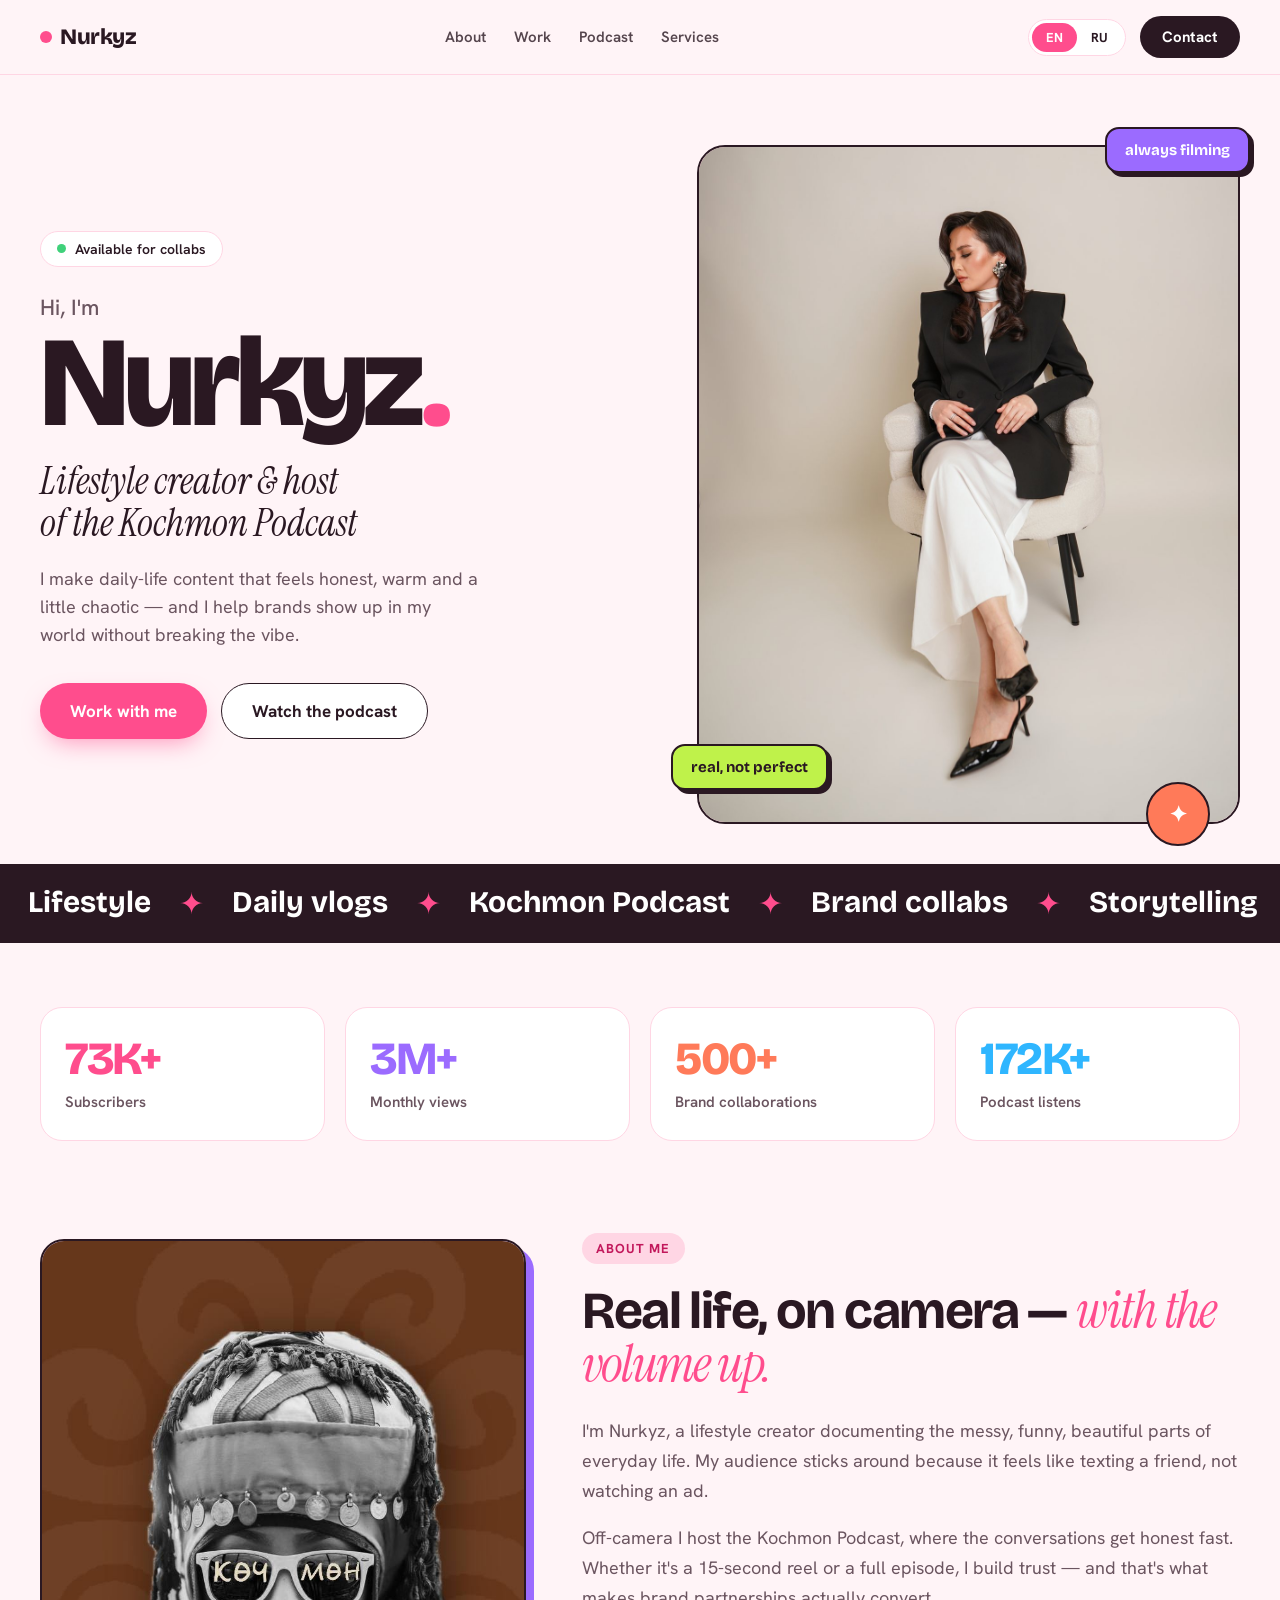
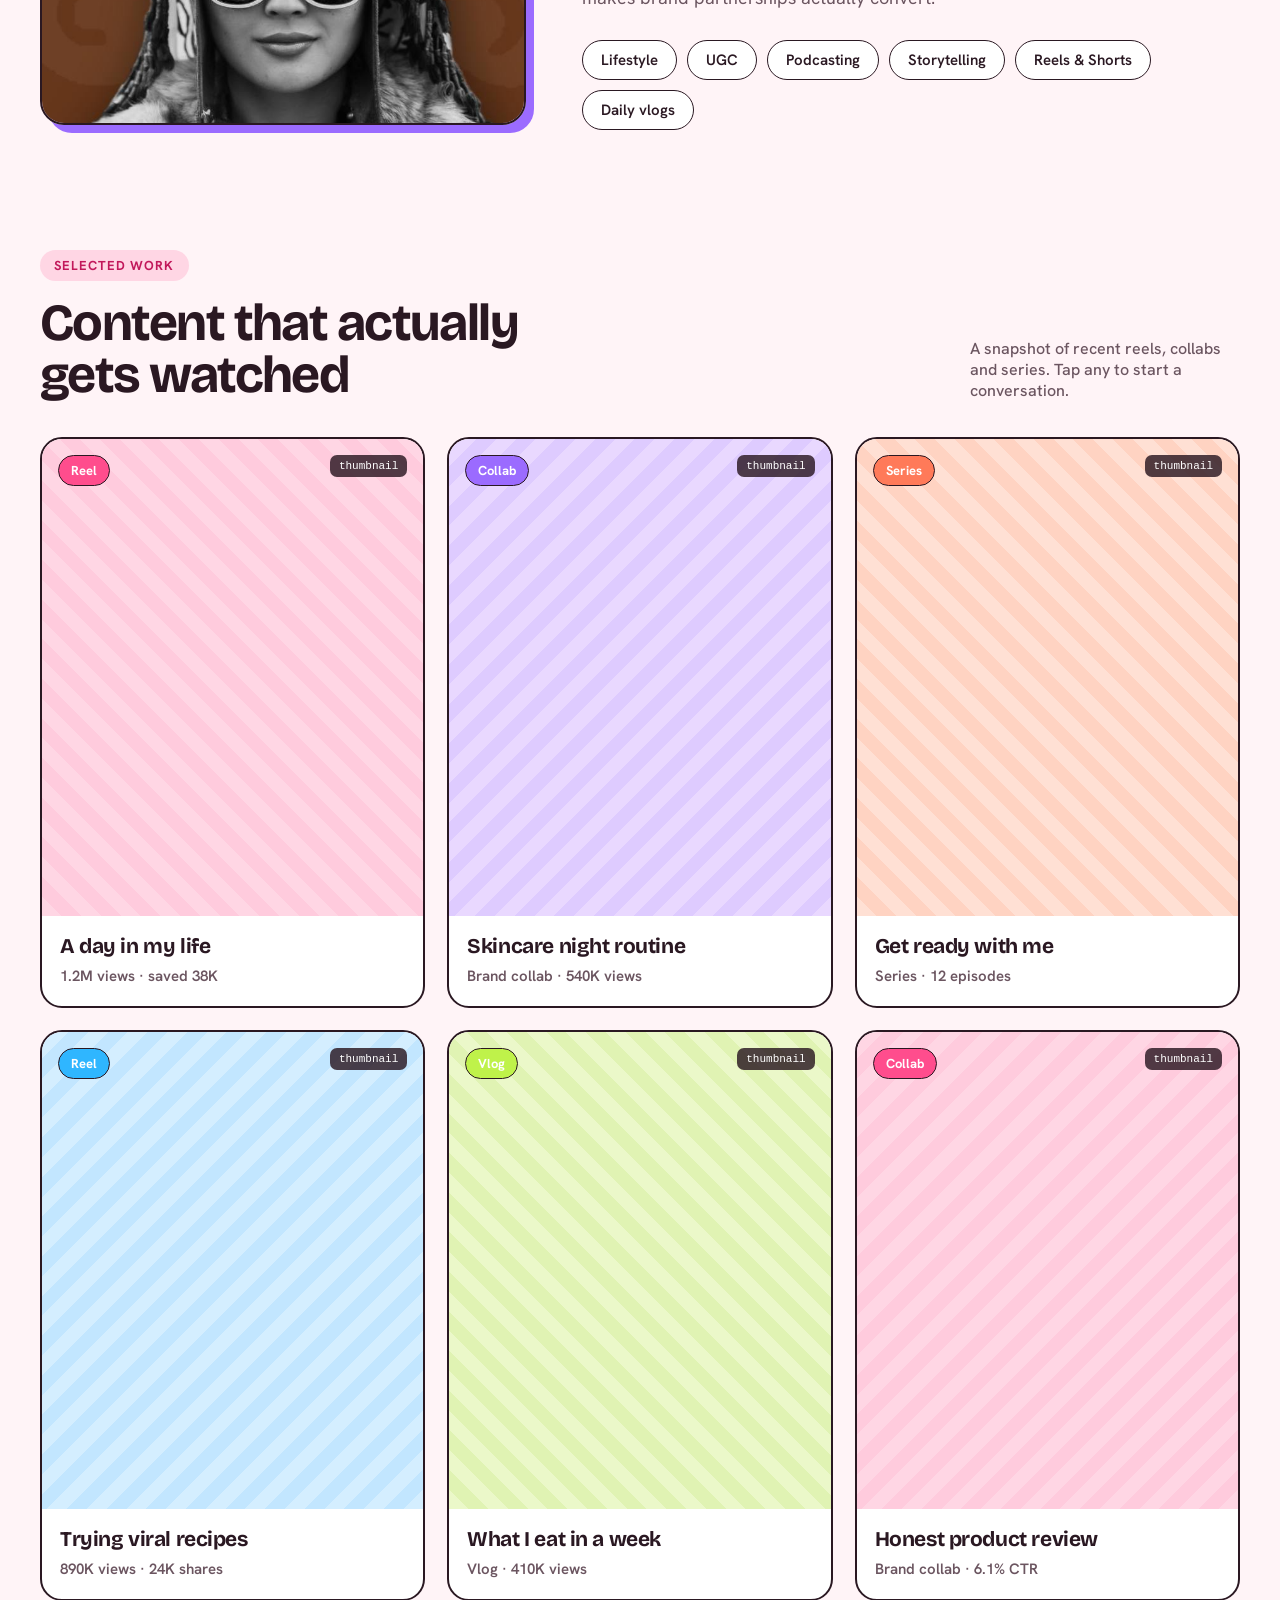
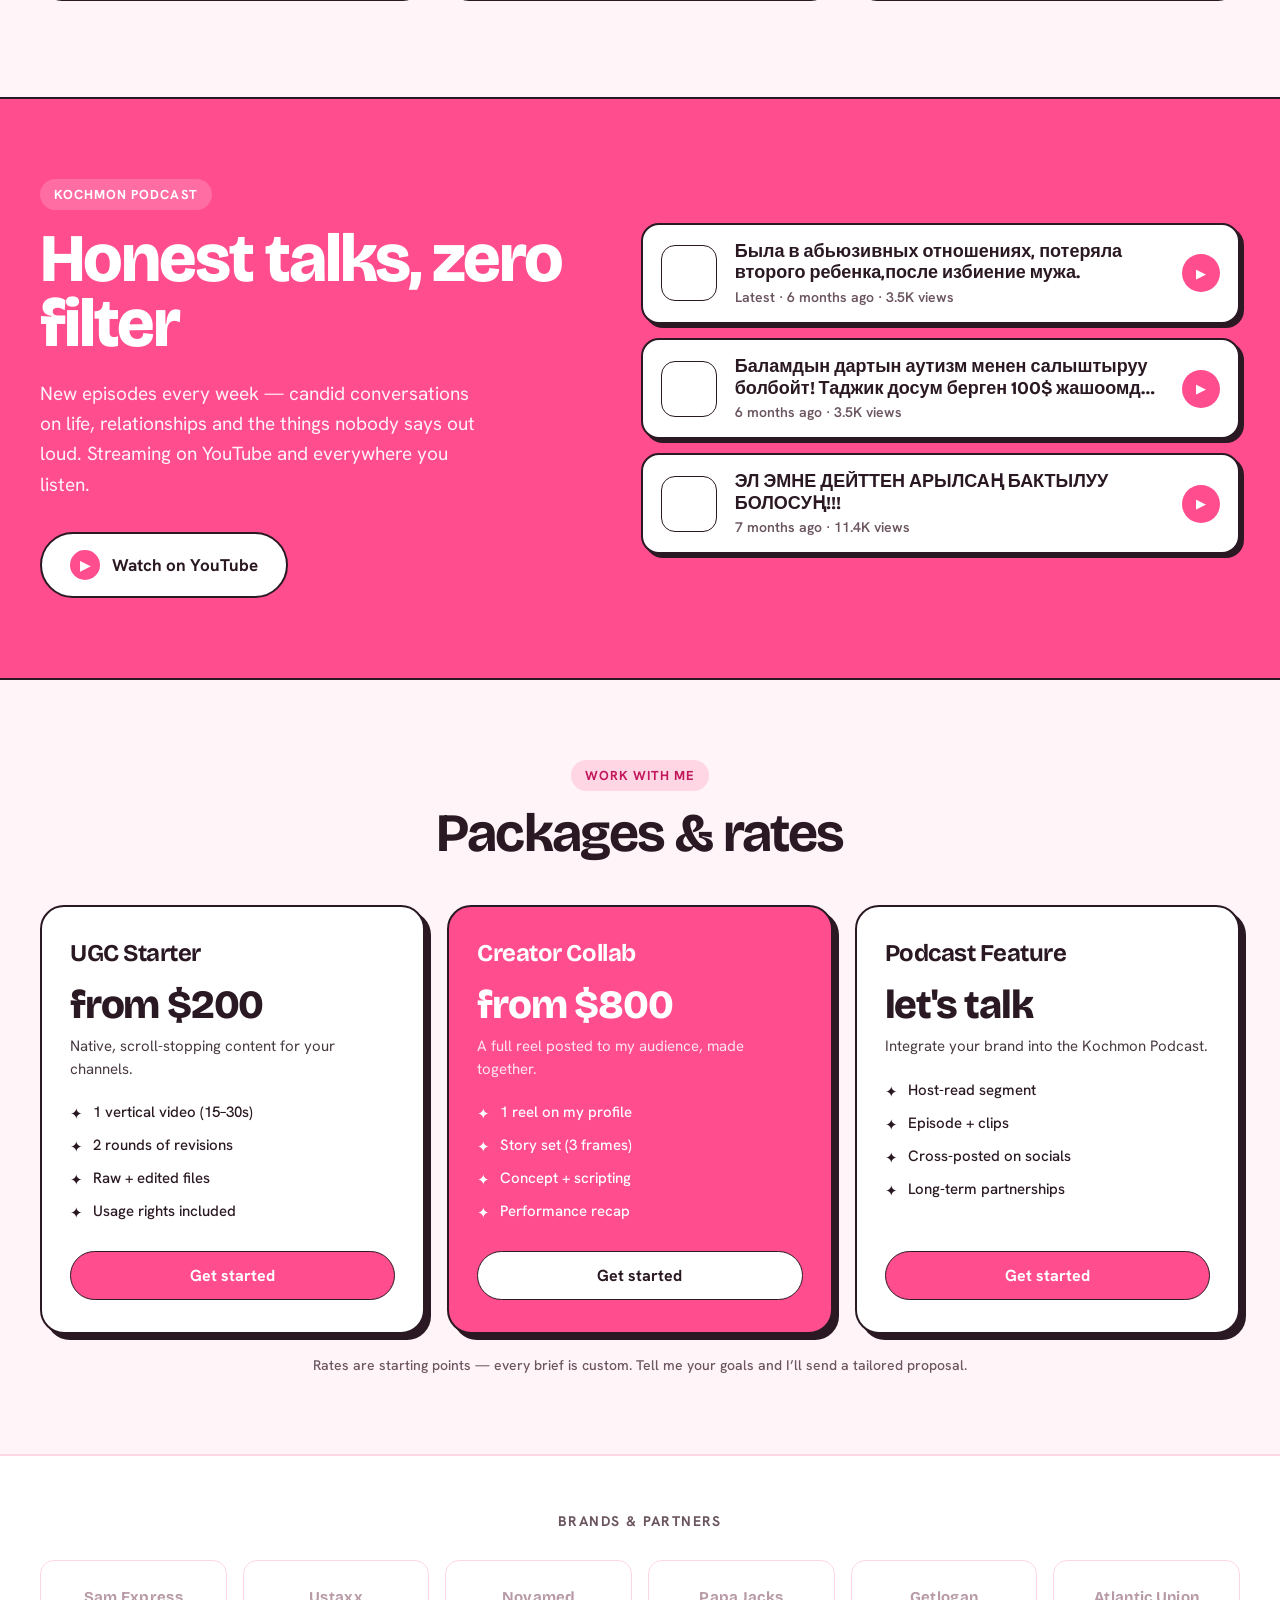
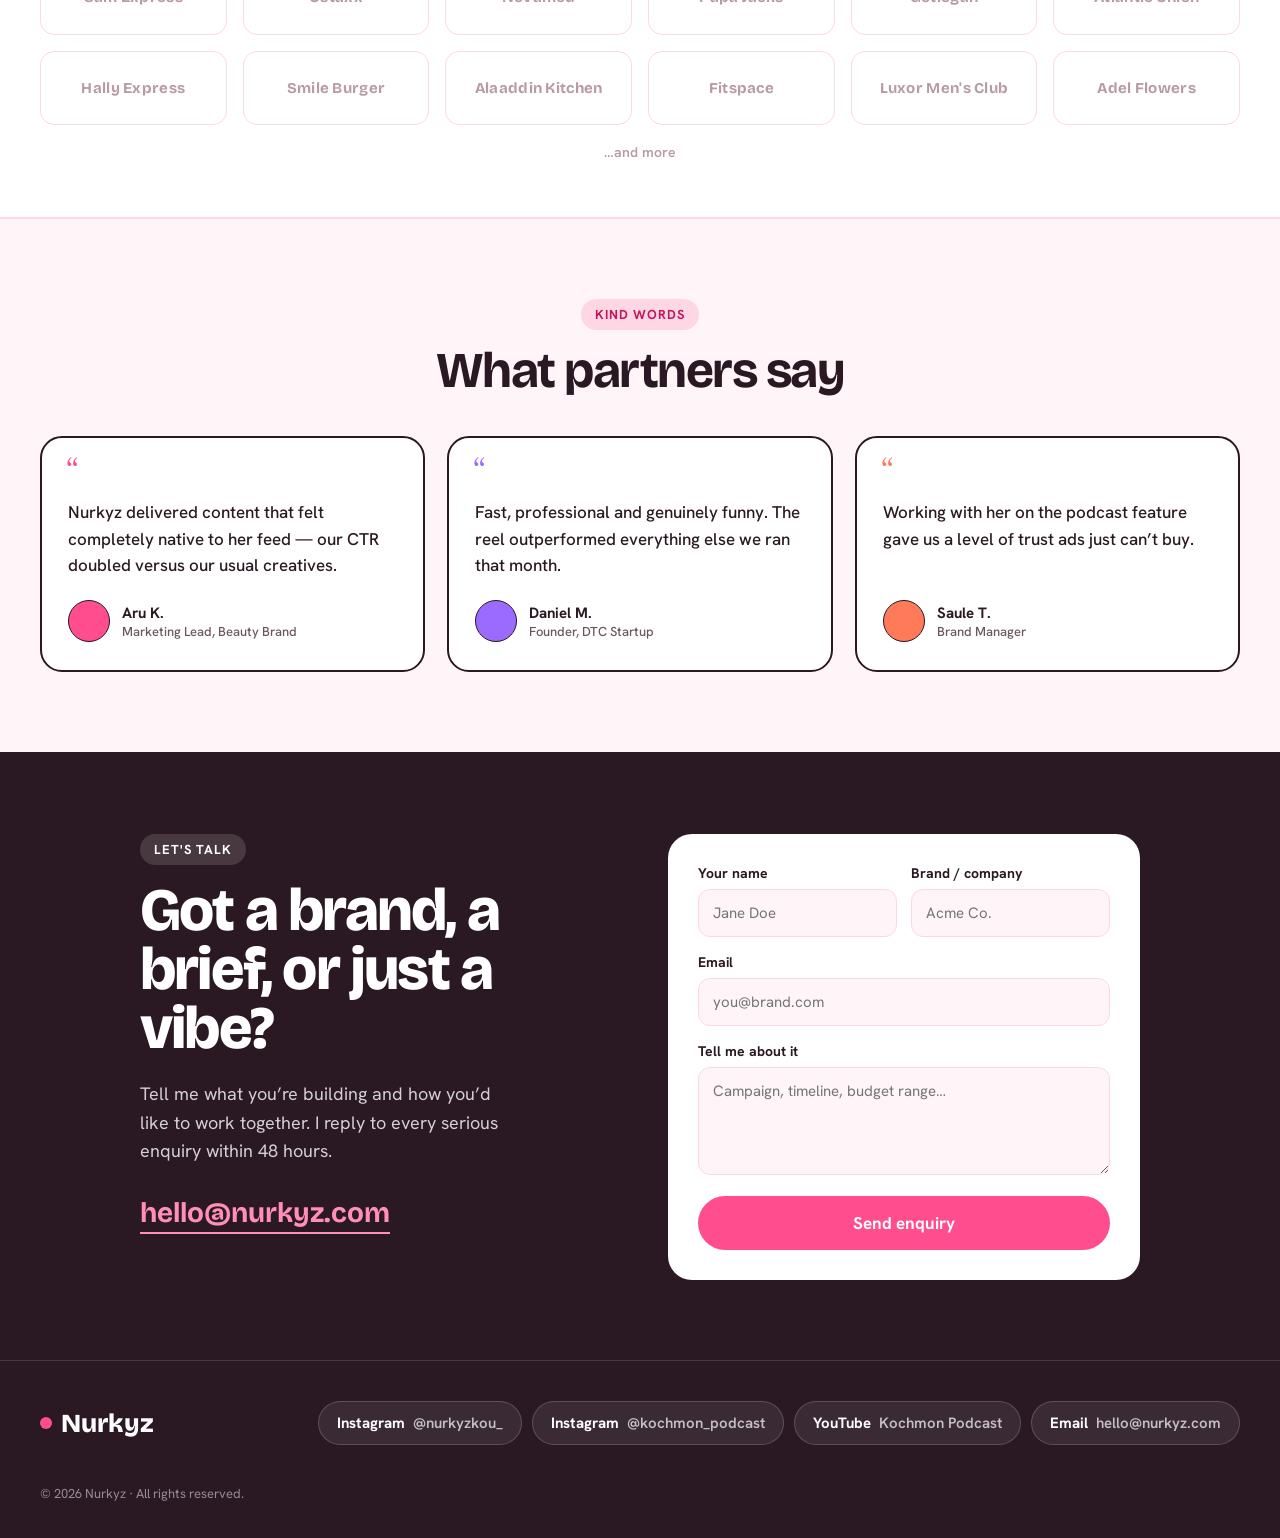
==== commit 265910ec: "Use real photos in the hero and About sections Add the studio portrait to the hero and the Kochmon p" ====
--- a/index.html
+++ b/index.html
@@ -53,6 +53,10 @@
 
       <div class="hero-media">
         <div class="photo-frame photo-pink">
+          <!-- Falls back to the striped placeholder if the file is missing. -->
+          <img class="photo-img" src="assets/hero.jpg" data-i18n-alt="heroPhotoAlt"
+               alt="Nurkyz seated in a black blazer and white dress"
+               fetchpriority="high" onerror="this.remove()">
           <span class="photo-tag">PHOTO — hero portrait</span>
         </div>
         <div class="sticker sticker-a" data-i18n="stickerA">always filming</div>
@@ -81,7 +85,7 @@
           <!-- Falls back to the striped placeholder if the file is missing. -->
           <img class="photo-img" src="assets/about.jpg" data-i18n-alt="aboutPhotoAlt"
                alt="Nurkyz wearing a traditional Kyrgyz headdress and Kochmon Podcast sunglasses"
-               onerror="this.remove()">
+               loading="lazy" onerror="this.remove()">
           <span class="photo-tag">PHOTO — candid / lifestyle</span>
         </div>
       </div>
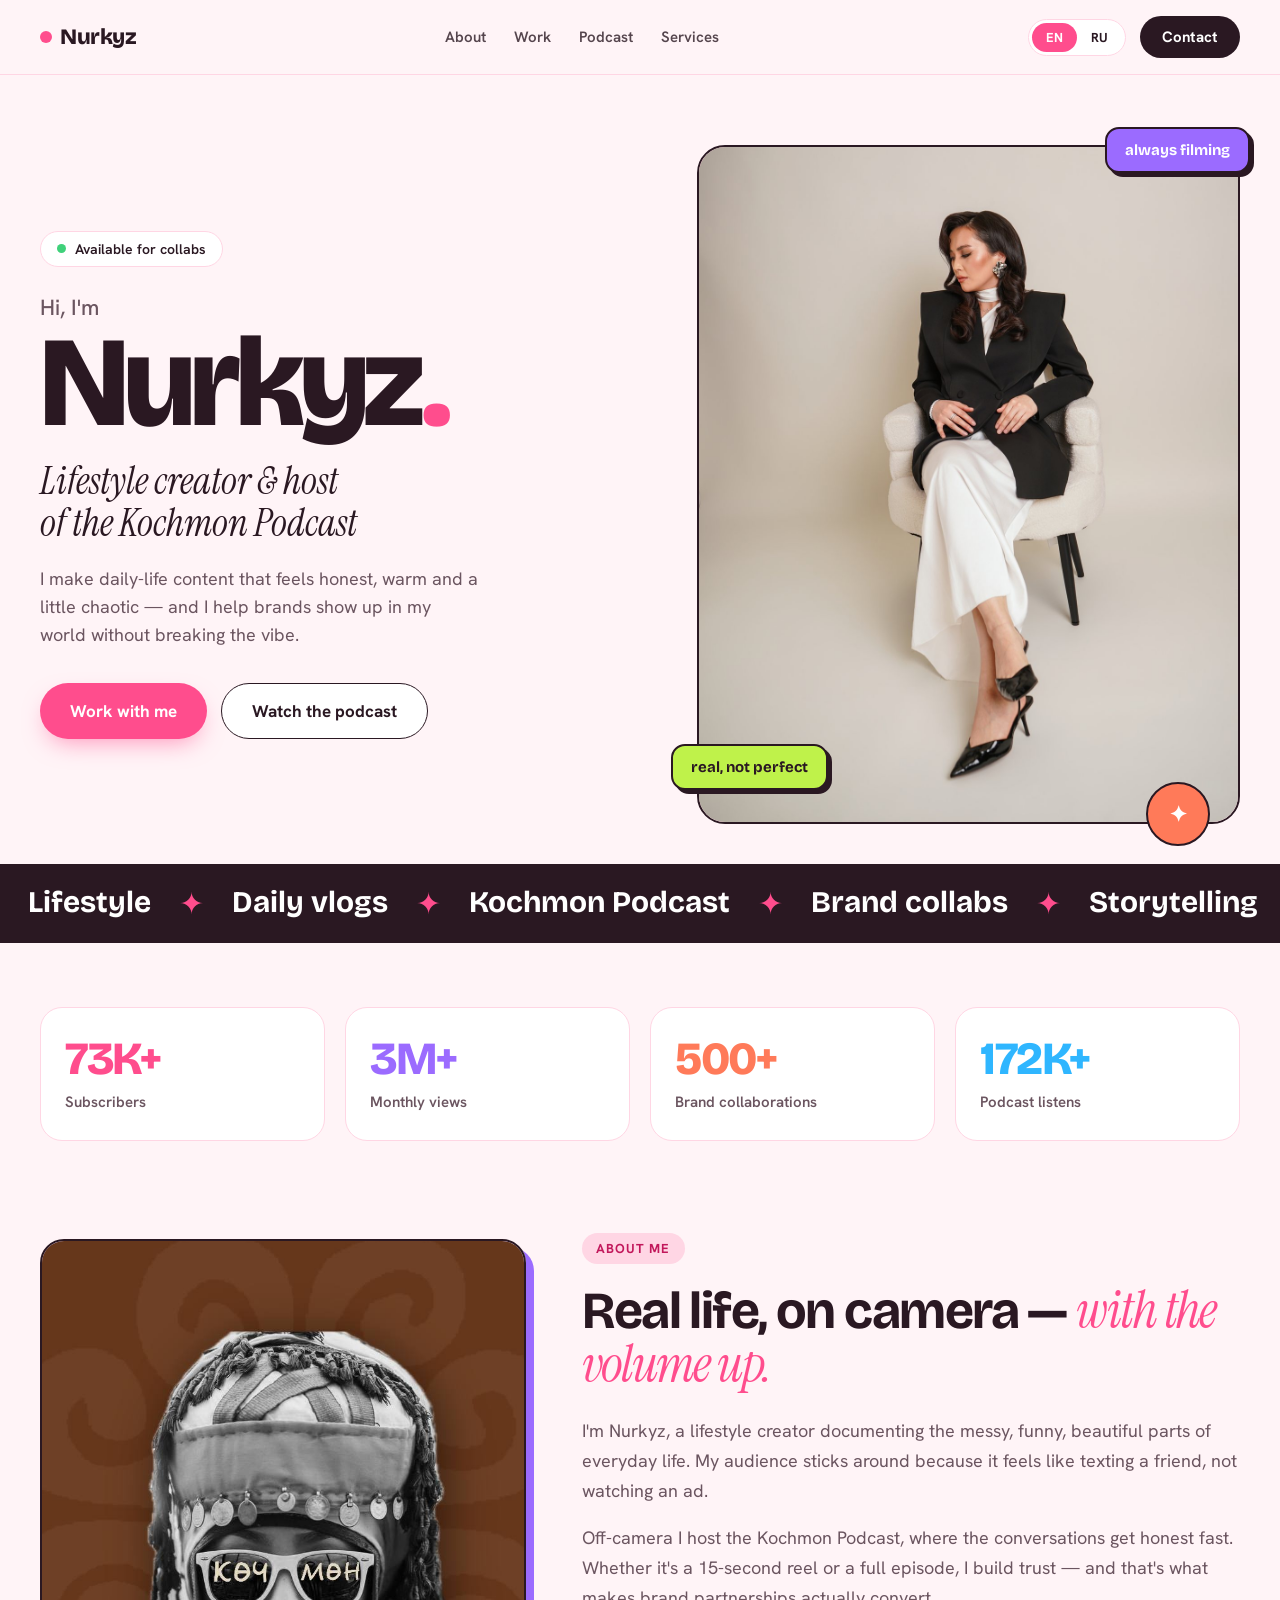
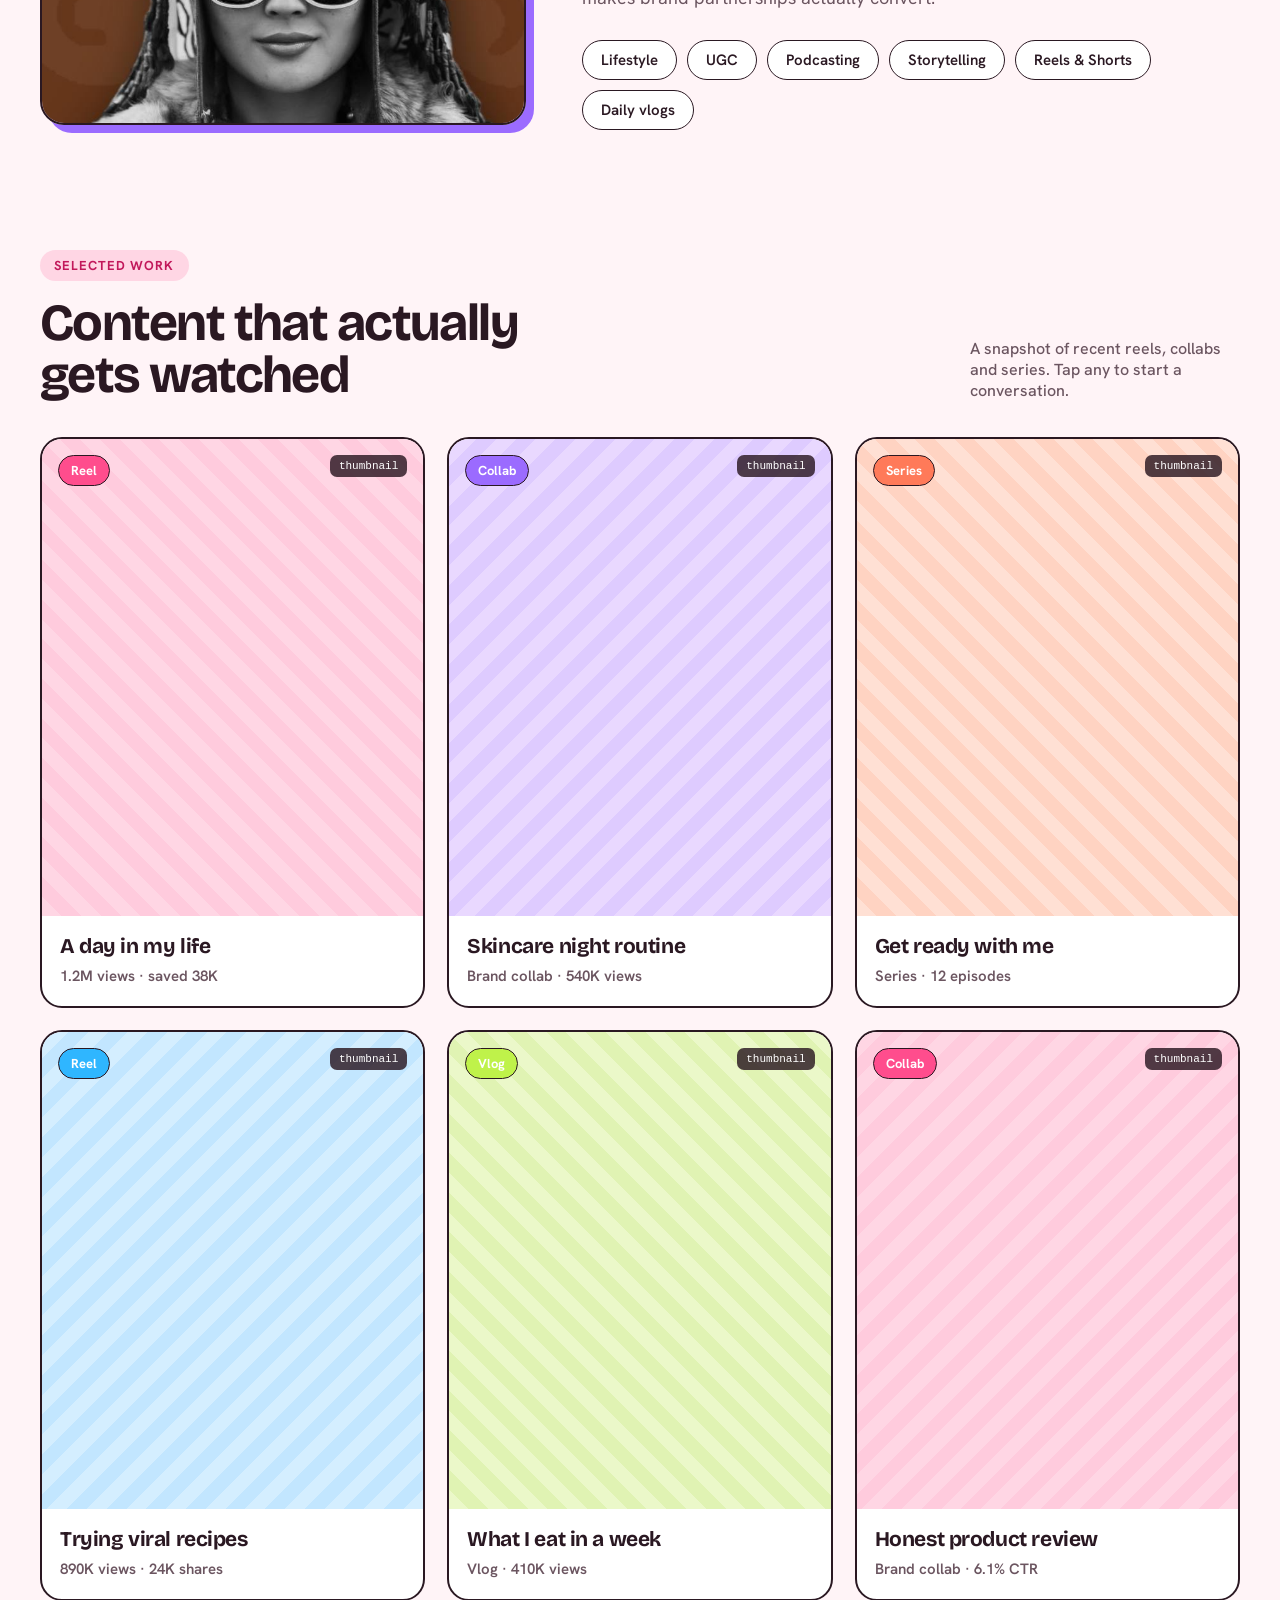
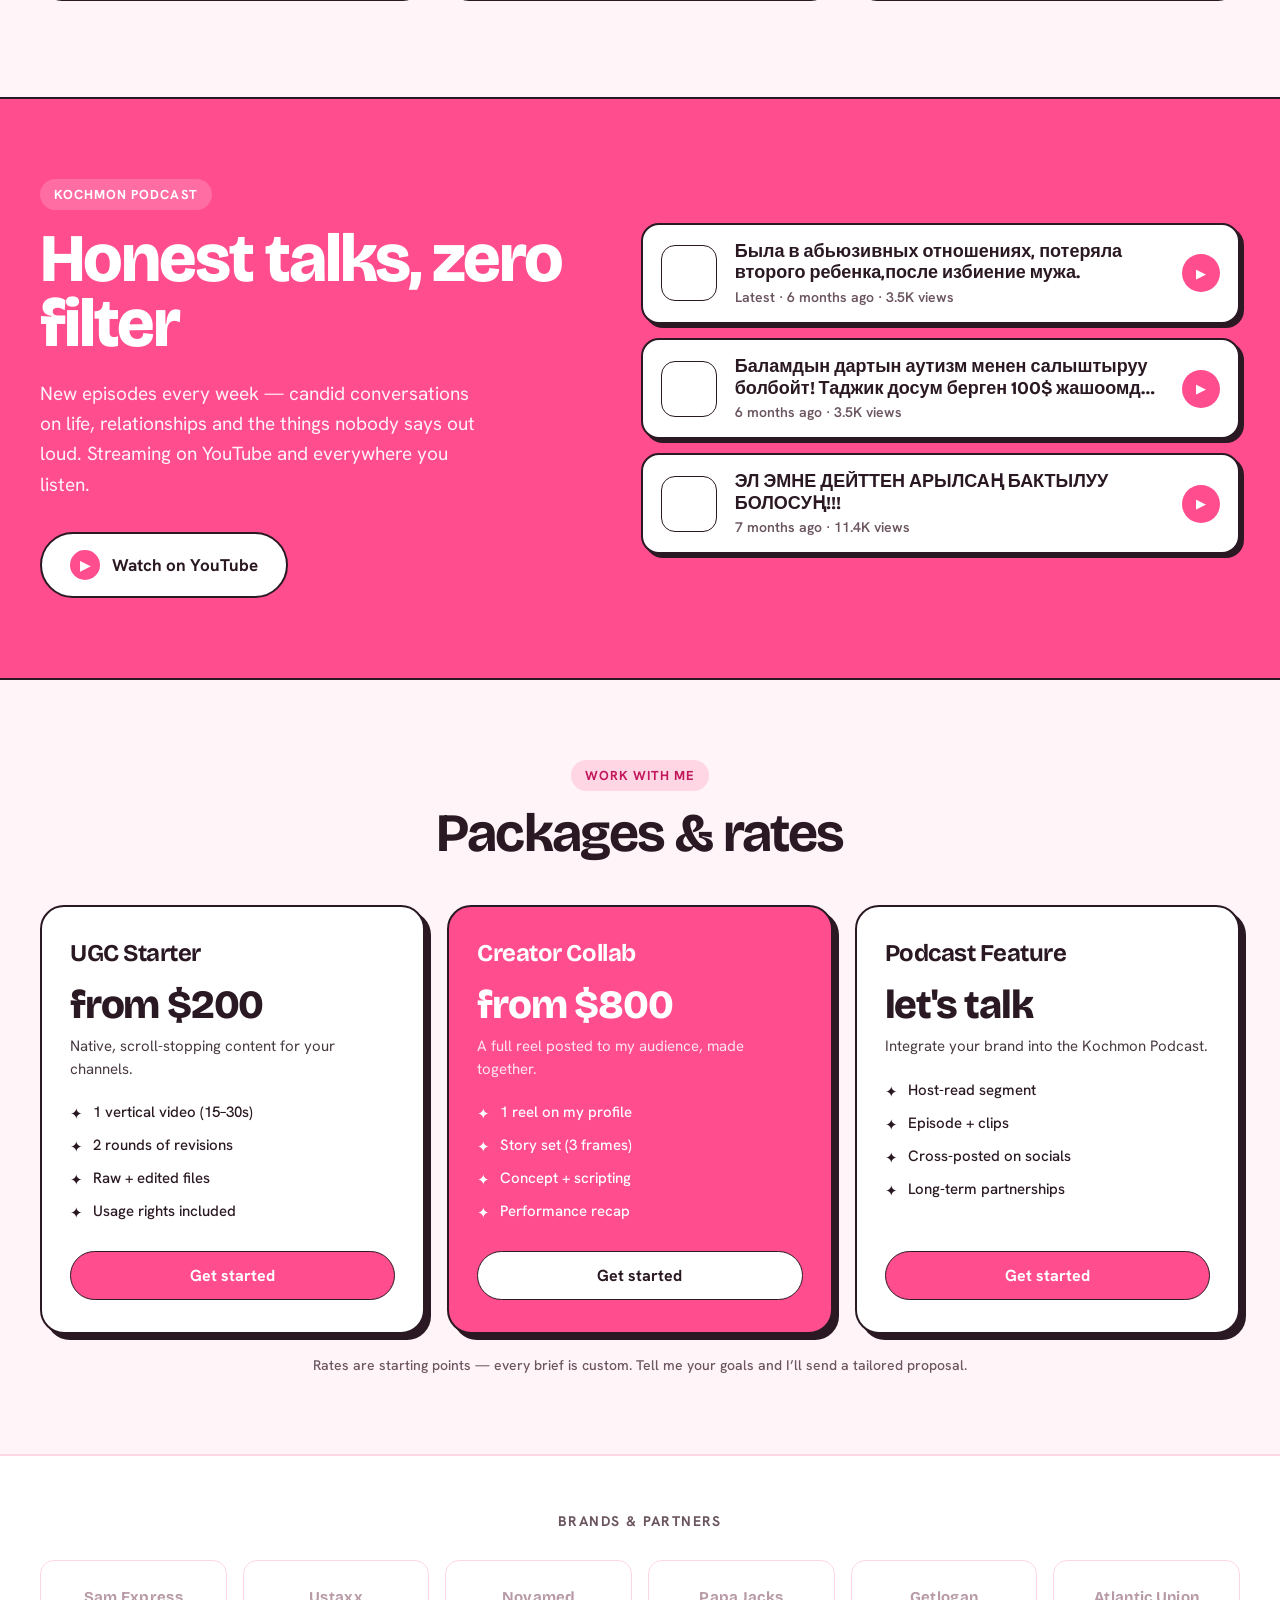
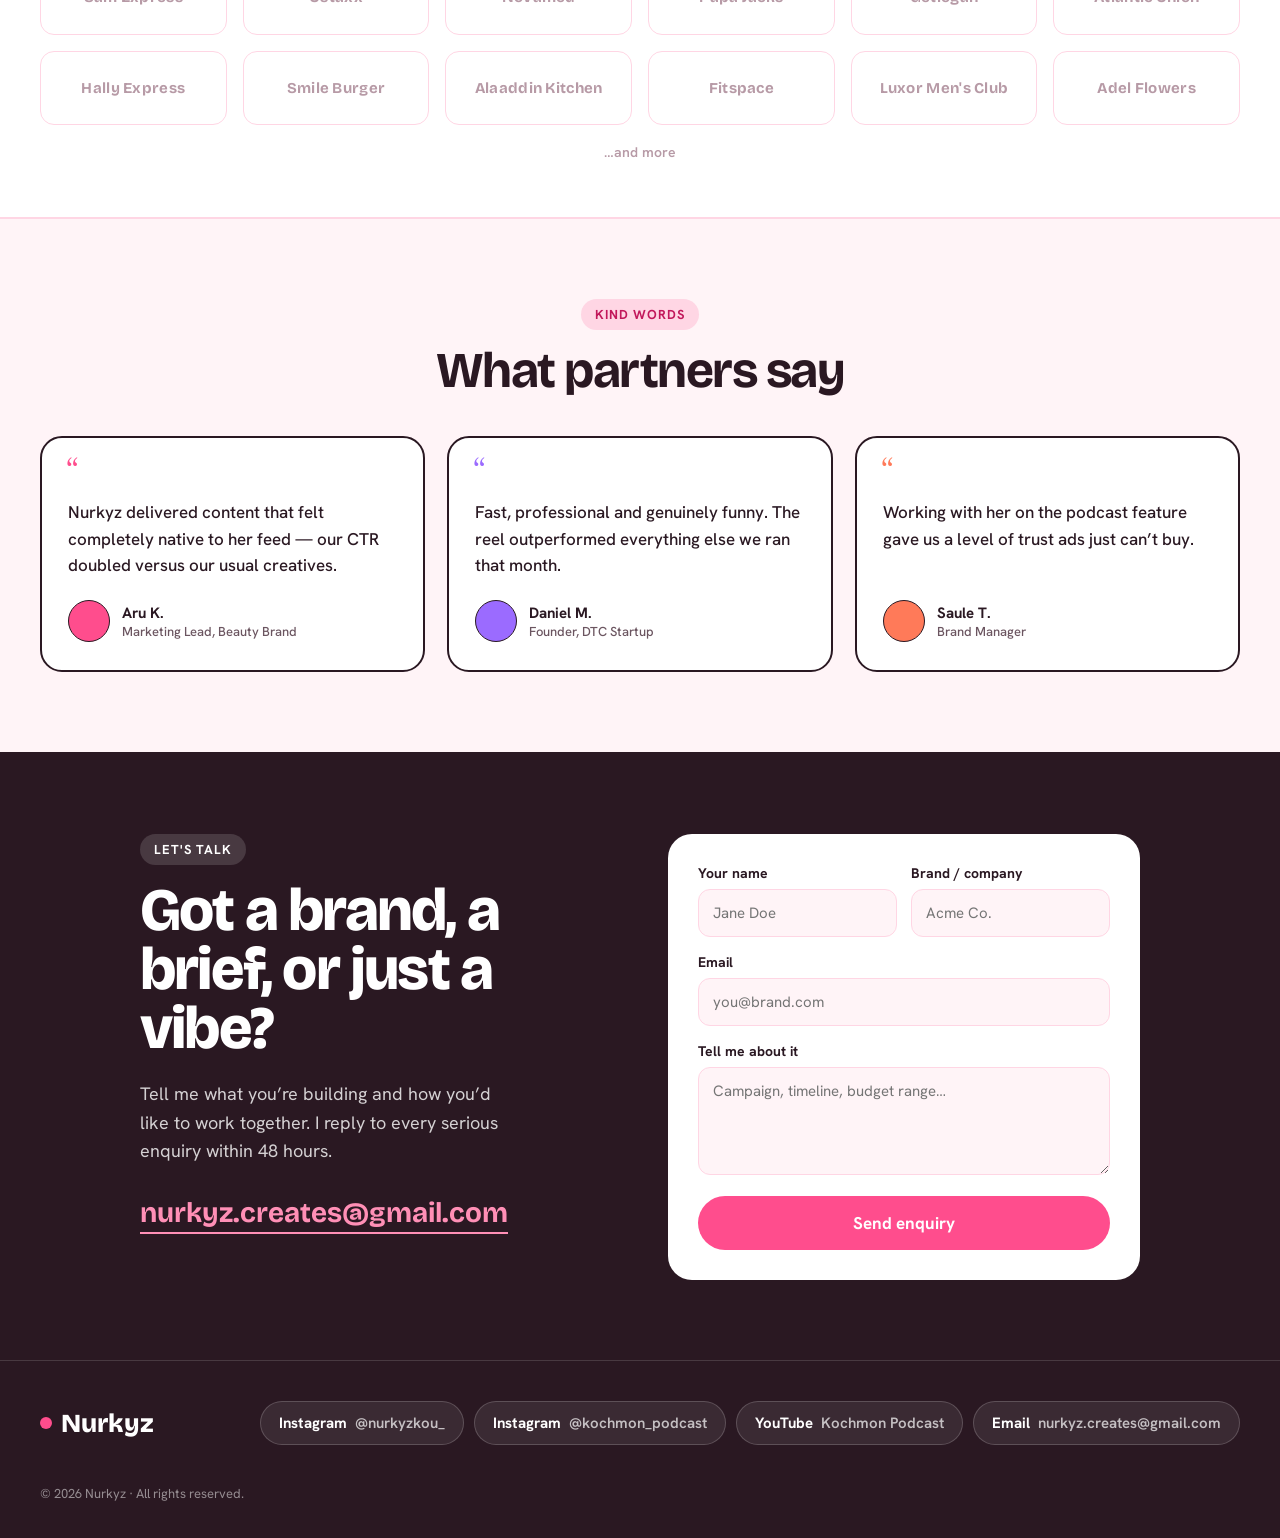
==== commit db6c0c98: "Update contact address and set a reply-to on enquiries Replace the placeholder address with nurkyz.c" ====
--- a/index.html
+++ b/index.html
@@ -161,7 +161,7 @@
           <span class="kicker kicker-dark" data-i18n="contactKicker">Let's talk</span>
           <h2 class="contact-title" data-i18n="contactTitle">Got a brand, a brief, or just a vibe?</h2>
           <p class="contact-desc" data-i18n="contactDesc"></p>
-          <a href="mailto:hello@nurkyz.com" class="contact-email">hello@nurkyz.com</a>
+          <a href="mailto:nurkyz.creates@gmail.com" class="contact-email">nurkyz.creates@gmail.com</a>
         </div>
 
         <div class="contact-form-wrap" data-form-wrap>
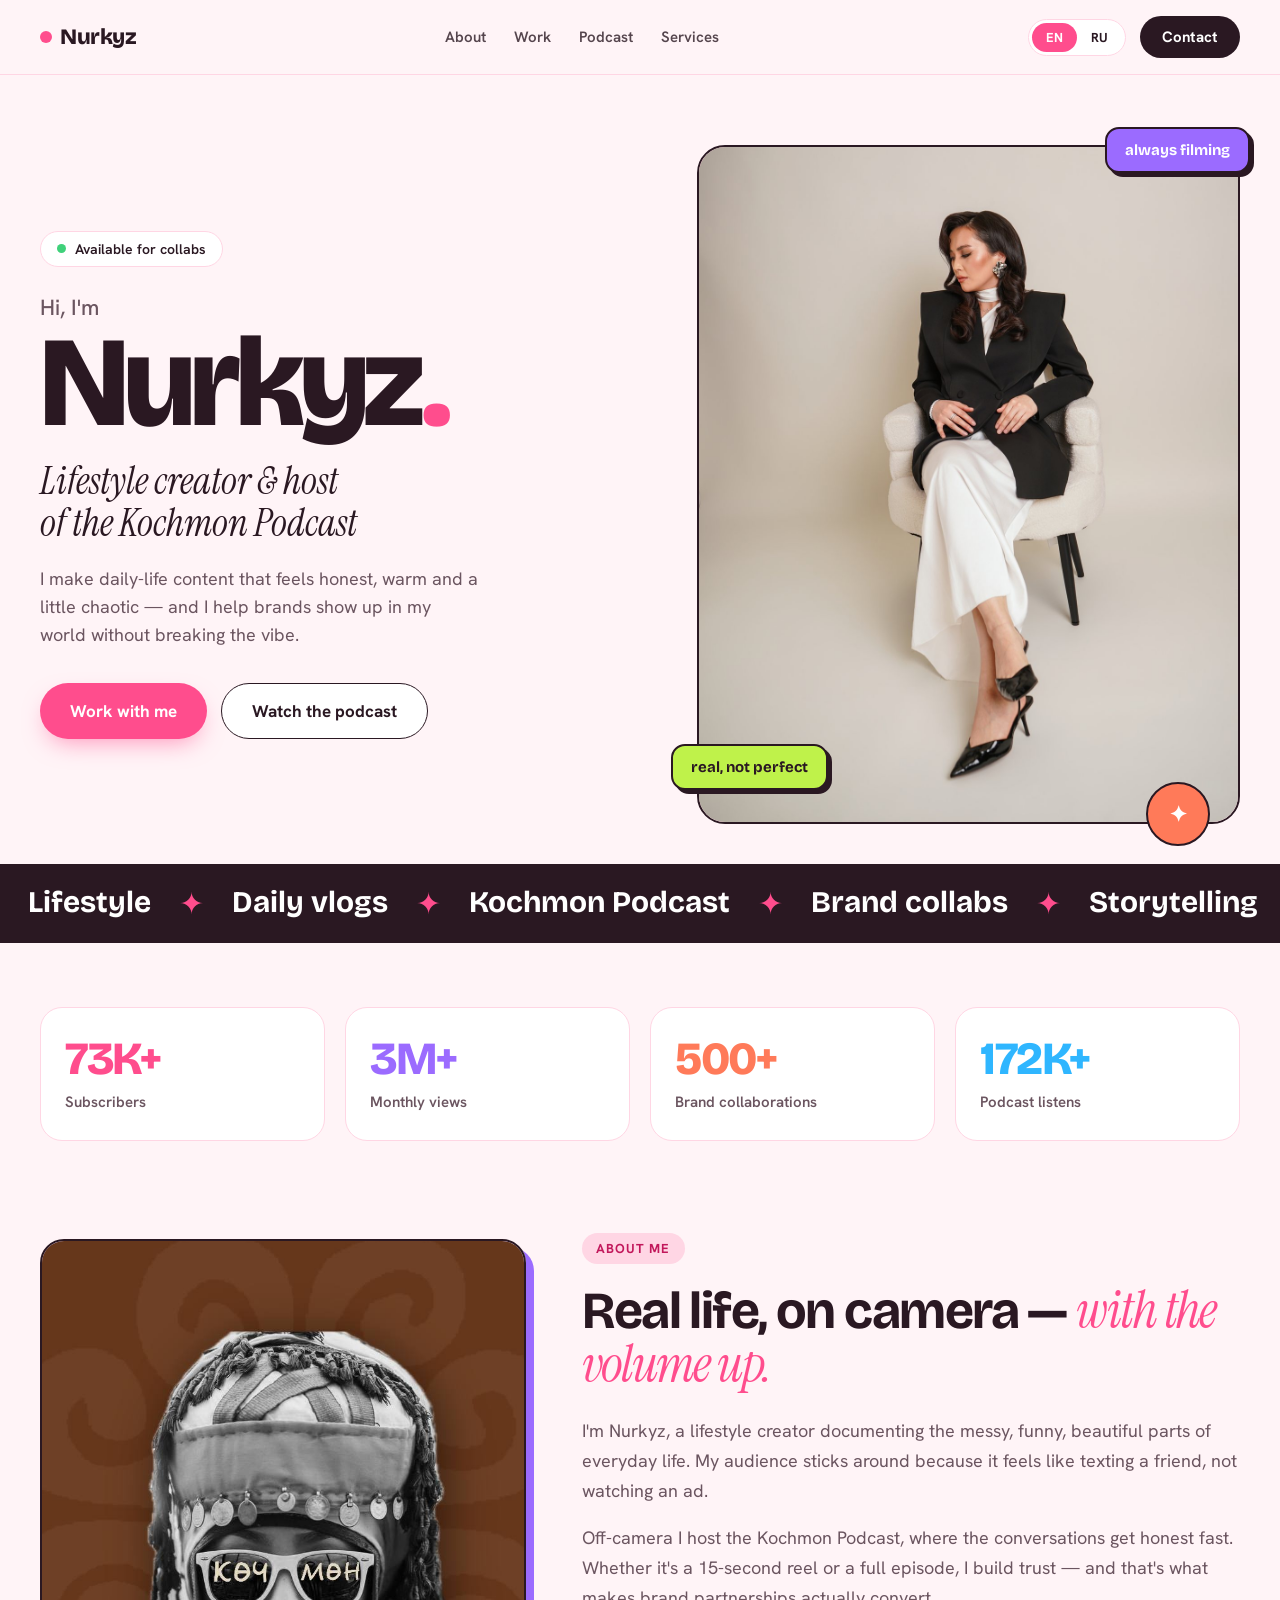
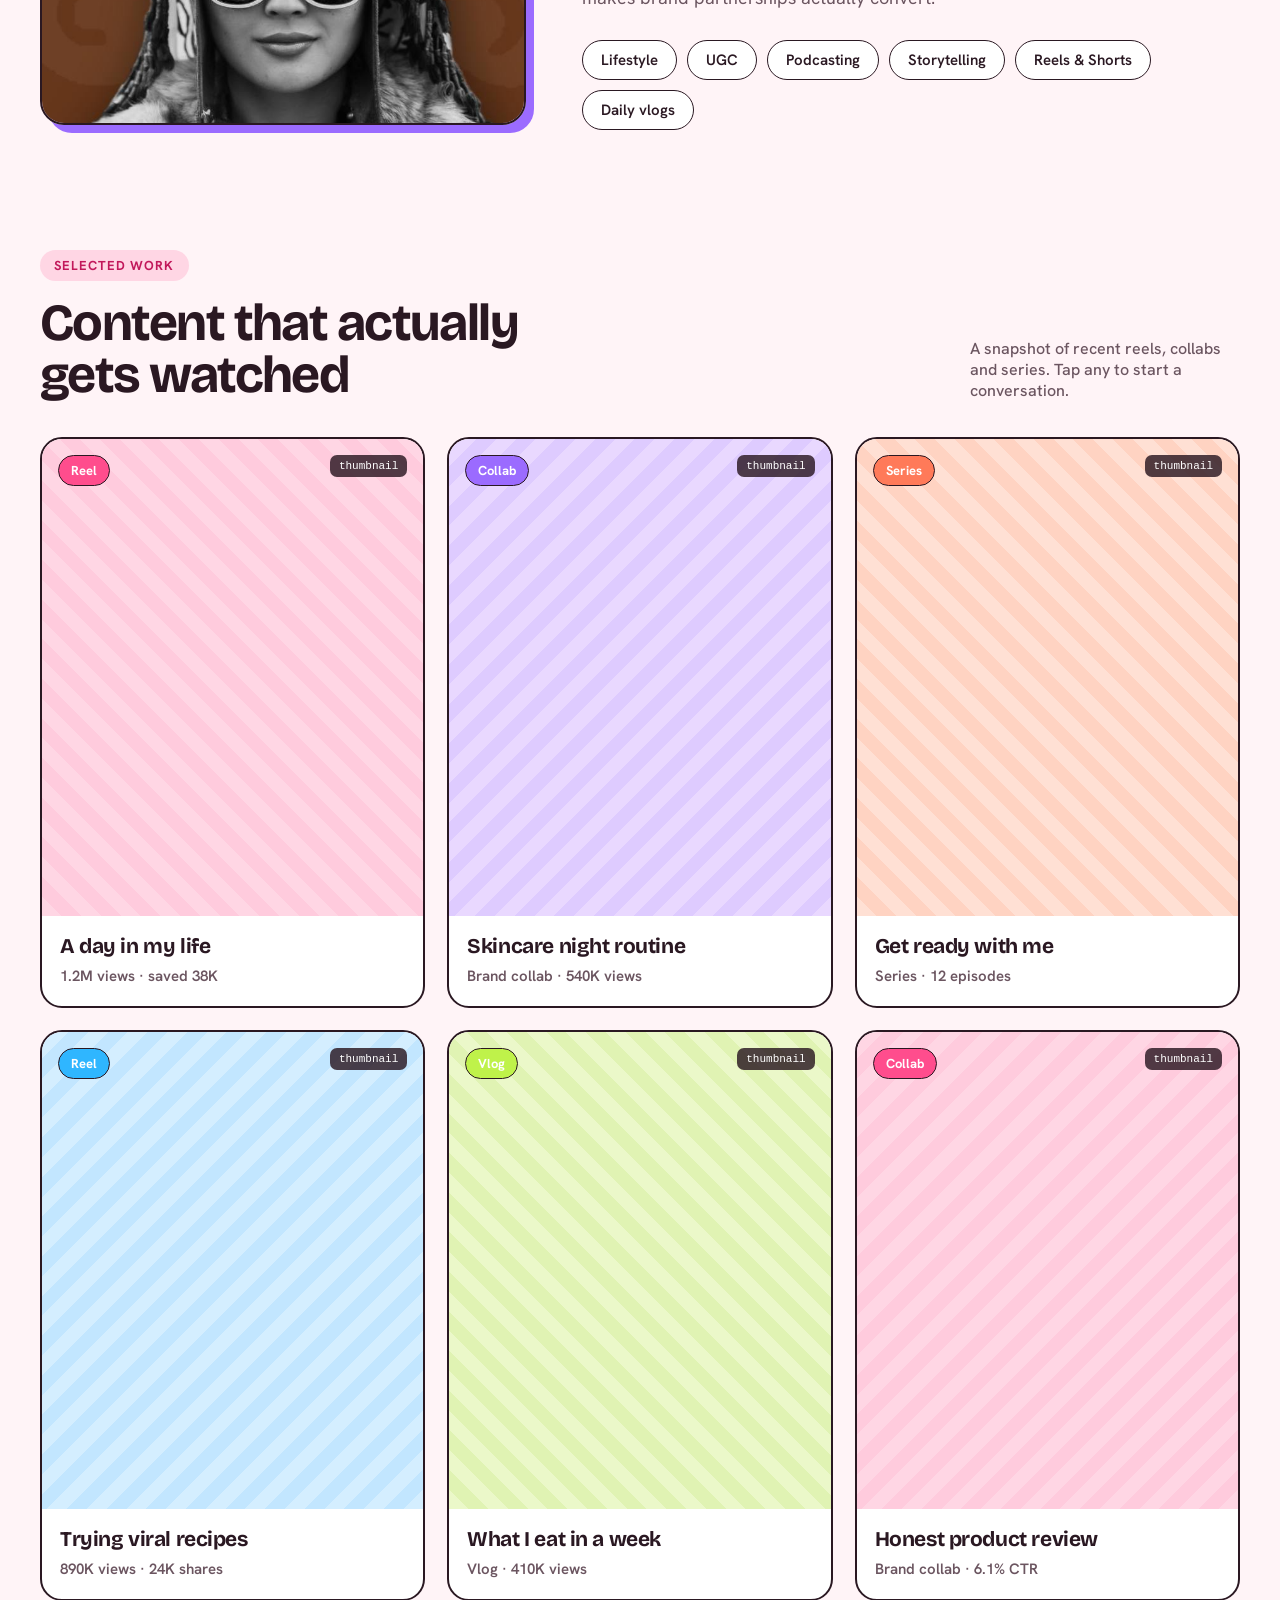
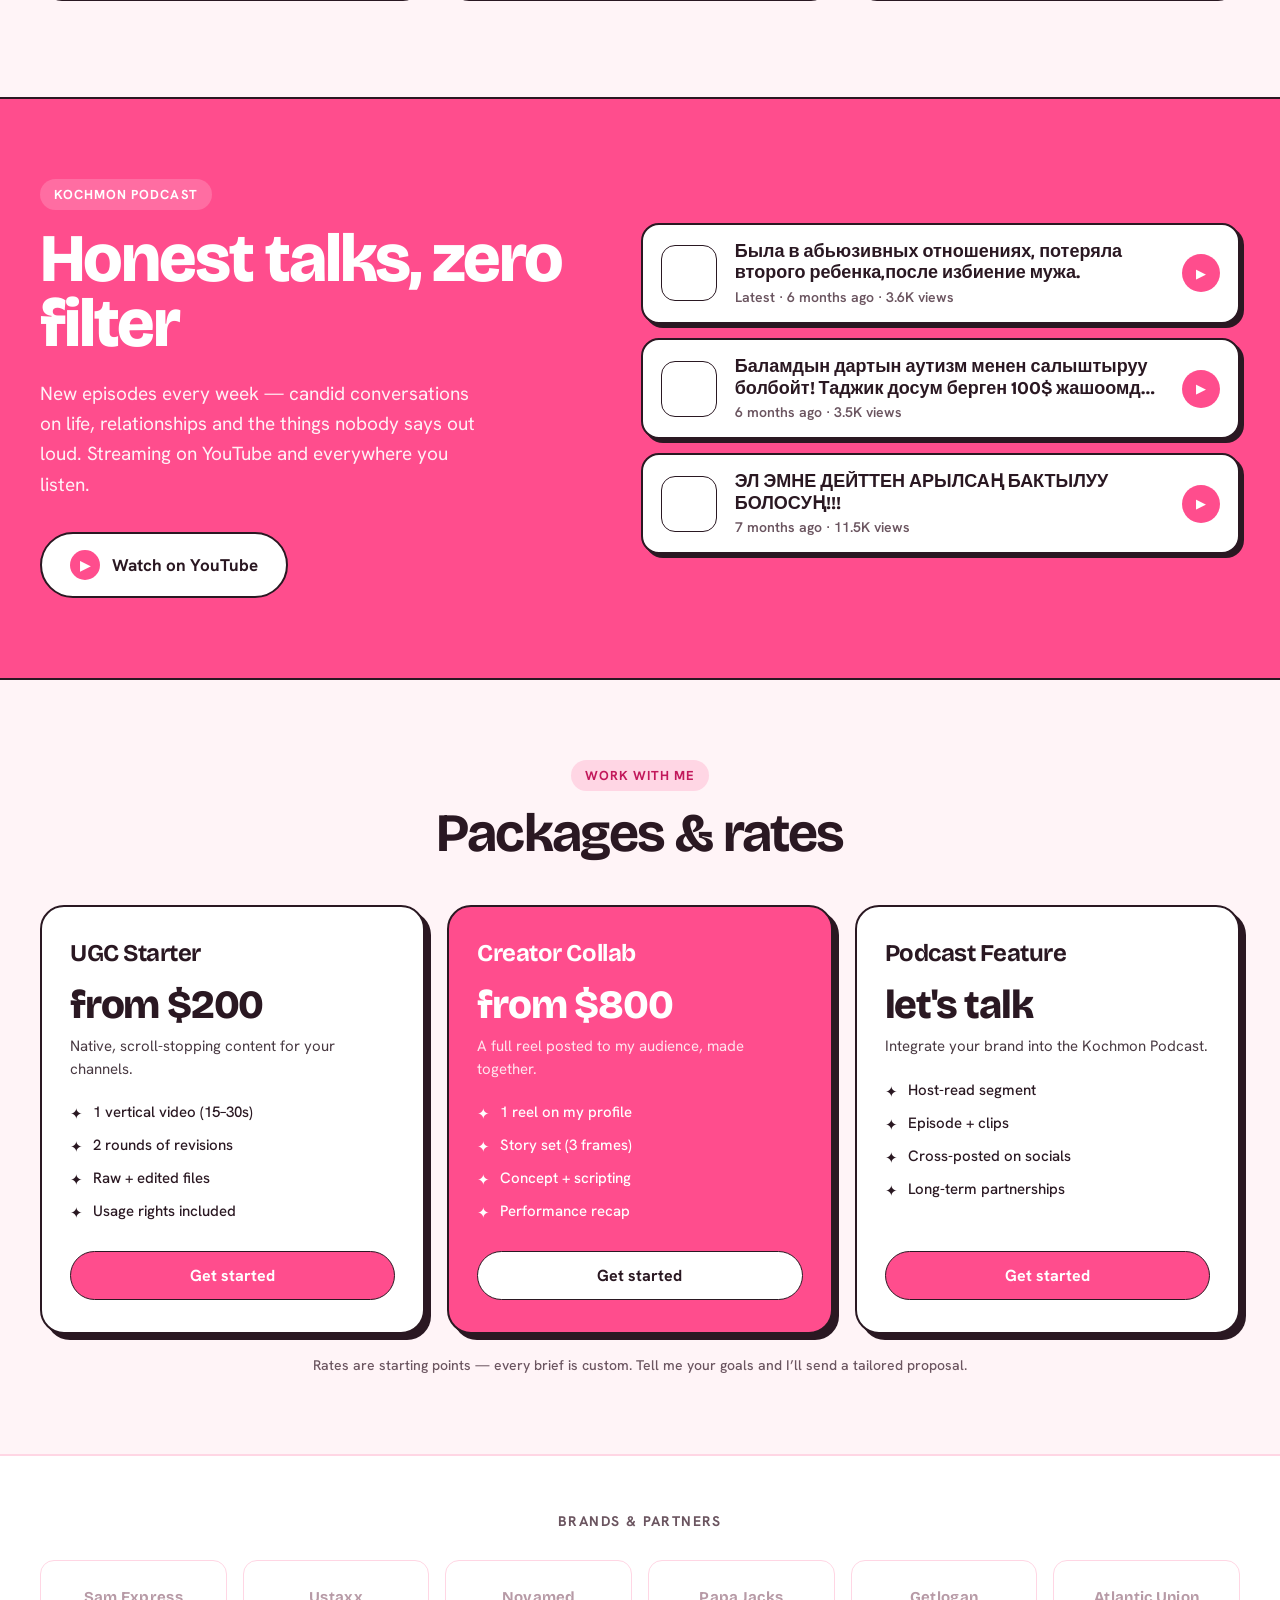
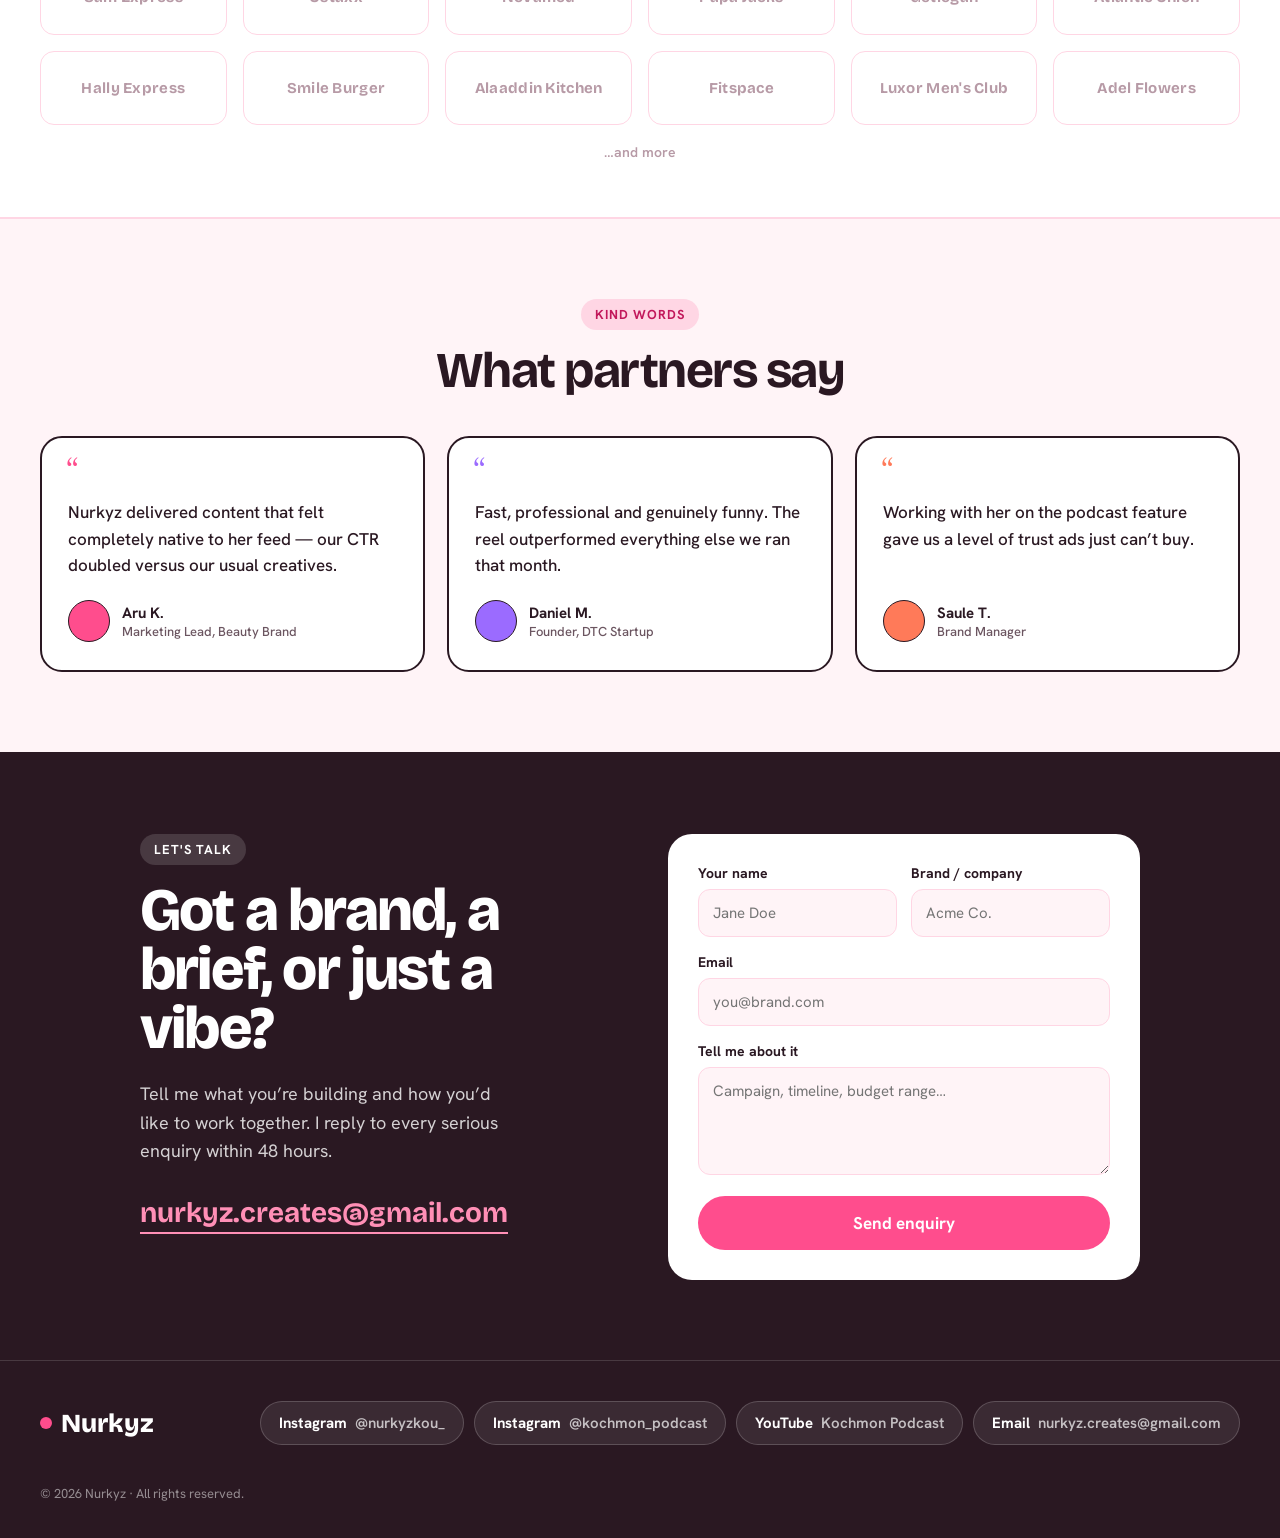
==== commit 161e399e: "Add link-preview metadata, share image and favicon Shared links previously rendered as a bare URL. A" ====
--- a/index.html
+++ b/index.html
@@ -5,6 +5,27 @@
   <meta name="viewport" content="width=device-width, initial-scale=1">
   <title>Nurkyz — Lifestyle Creator & Host of the Kochmon Podcast</title>
   <meta name="description" content="Portfolio of Nurkyz — lifestyle creator and host of the Kochmon Podcast. Brand collabs, UGC, reels and podcast features.">
+  <link rel="canonical" href="https://nurkyz.com/">
+  <link rel="icon" href="assets/favicon.svg" type="image/svg+xml">
+  <meta name="theme-color" content="#FF4D8D">
+
+  <!-- Link previews (Instagram, WhatsApp, Telegram, X, iMessage) -->
+  <meta property="og:type" content="website">
+  <meta property="og:site_name" content="Nurkyz">
+  <meta property="og:url" content="https://nurkyz.com/">
+  <meta property="og:title" content="Nurkyz — Lifestyle Creator & Host of the Kochmon Podcast">
+  <meta property="og:description" content="73K+ subscribers, 3M+ monthly views, 500+ brand collaborations. Available for collabs — UGC, reels and podcast features.">
+  <meta property="og:image" content="https://nurkyz.com/assets/og.jpg">
+  <meta property="og:image:width" content="1200">
+  <meta property="og:image:height" content="630">
+  <meta property="og:image:alt" content="Nurkyz — lifestyle creator and host of the Kochmon Podcast">
+  <meta property="og:locale" content="en_US">
+  <meta property="og:locale:alternate" content="ru_RU">
+  <meta name="twitter:card" content="summary_large_image">
+  <meta name="twitter:title" content="Nurkyz — Lifestyle Creator & Host of the Kochmon Podcast">
+  <meta name="twitter:description" content="73K+ subscribers, 3M+ monthly views, 500+ brand collaborations. Available for collabs.">
+  <meta name="twitter:image" content="https://nurkyz.com/assets/og.jpg">
+
   <link rel="preconnect" href="https://fonts.googleapis.com">
   <link rel="preconnect" href="https://fonts.gstatic.com" crossorigin>
   <link href="https://fonts.googleapis.com/css2?family=Bricolage+Grotesque:opsz,wght@12..96,600;12..96,700;12..96,800&family=Hanken+Grotesk:wght@400;500;600;700&family=Instrument+Serif:ital@0;1&display=swap" rel="stylesheet">
